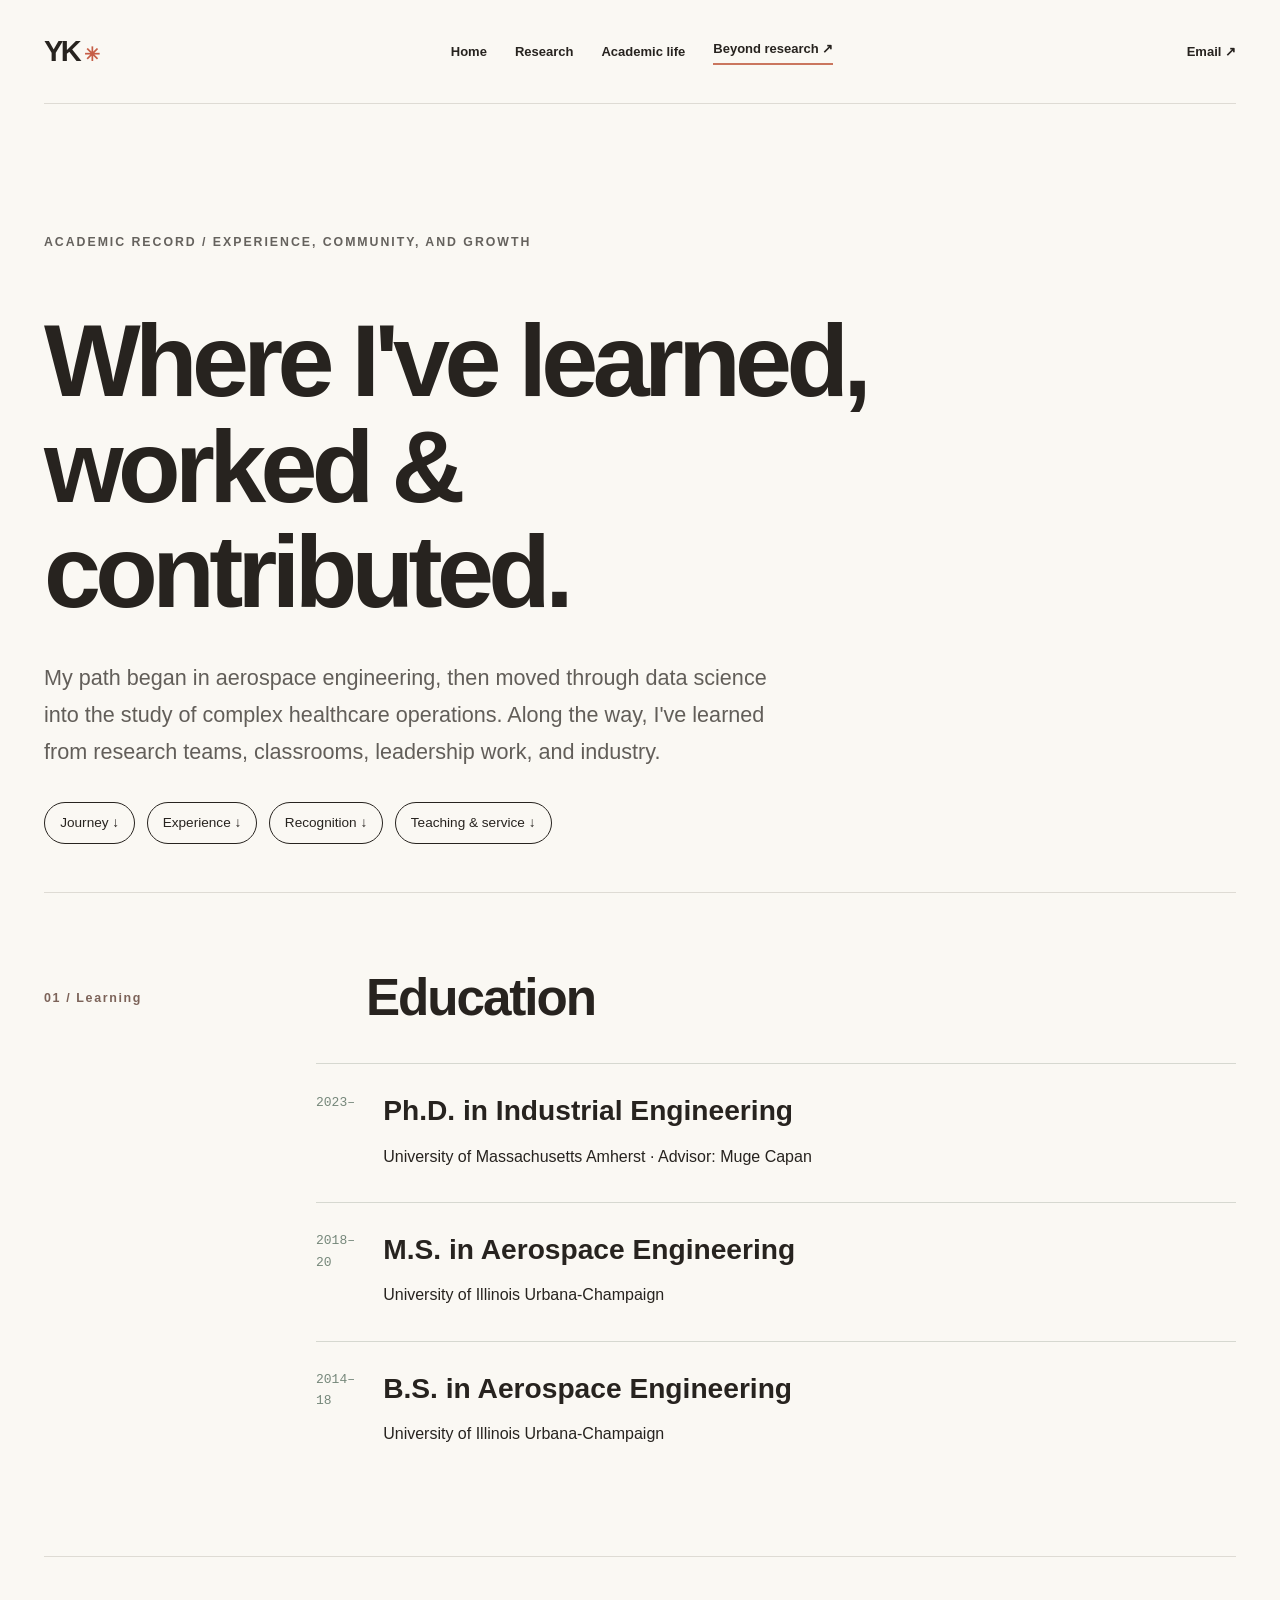
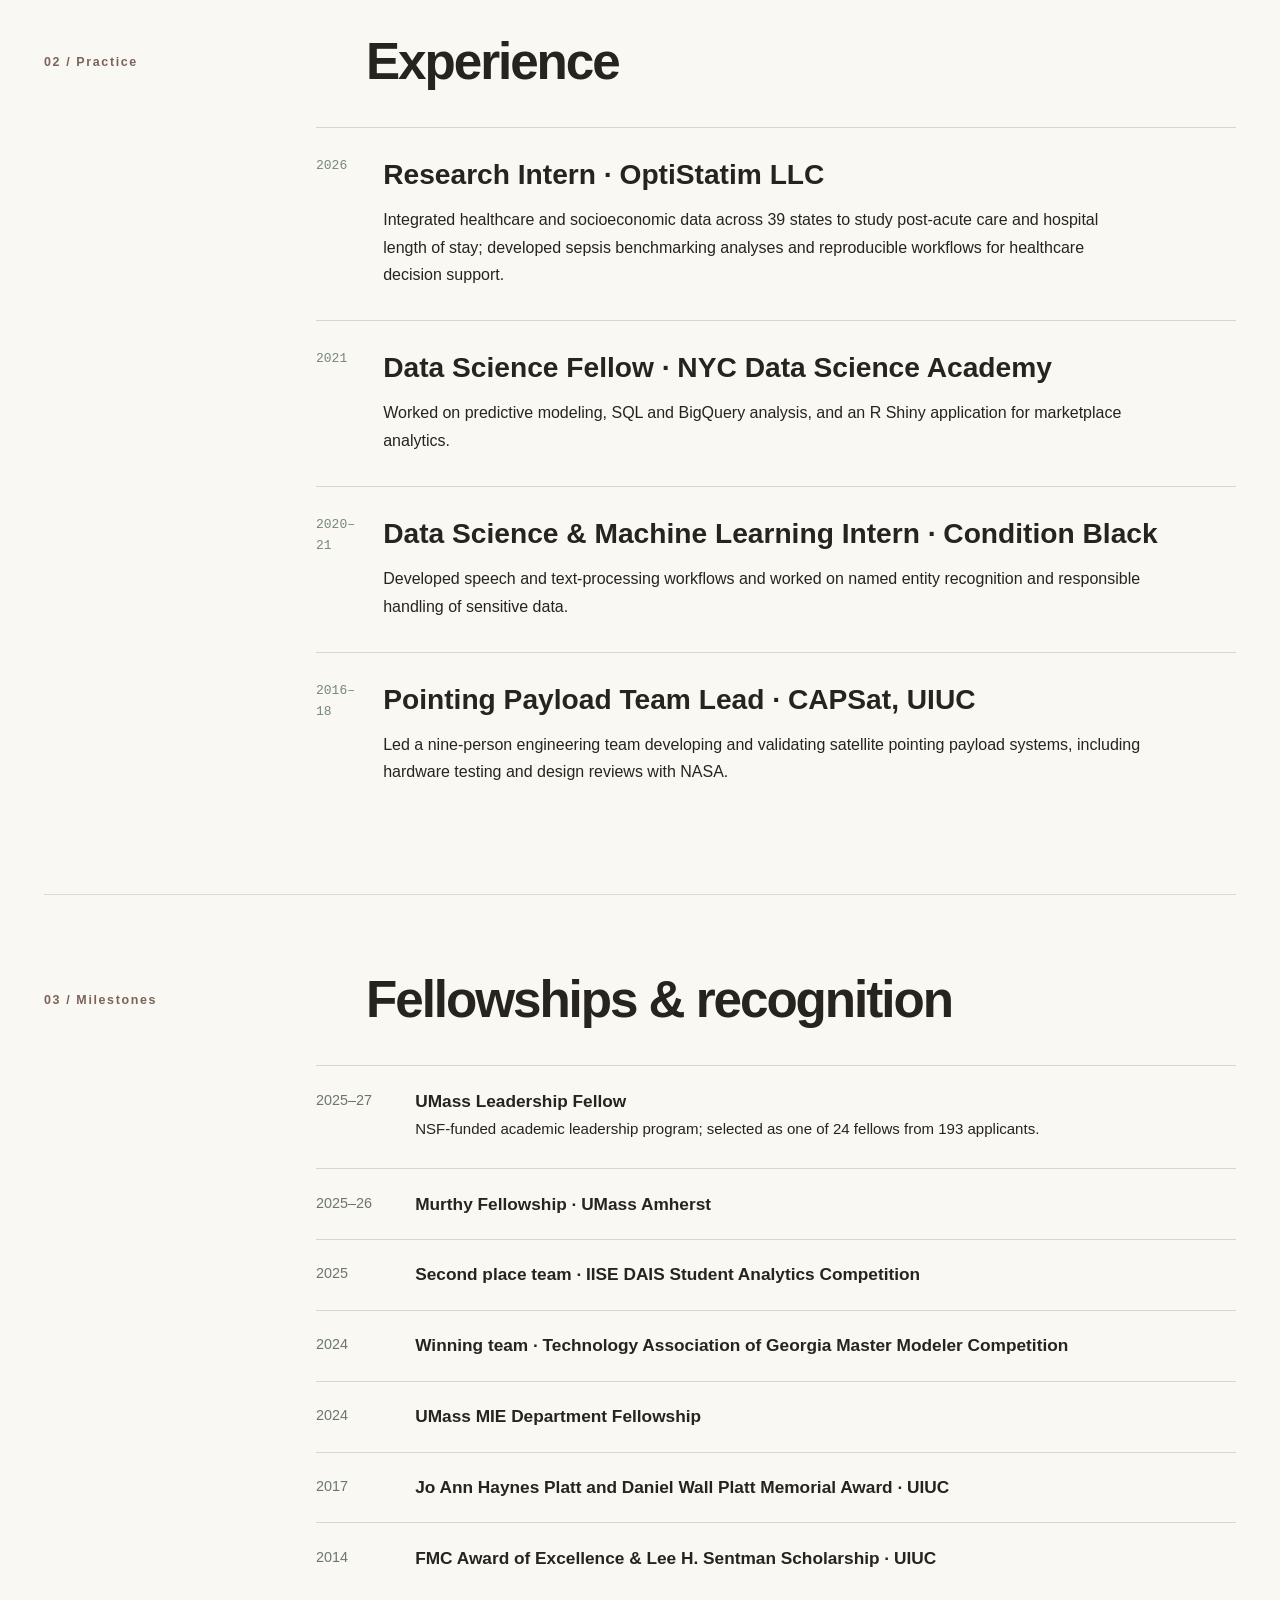
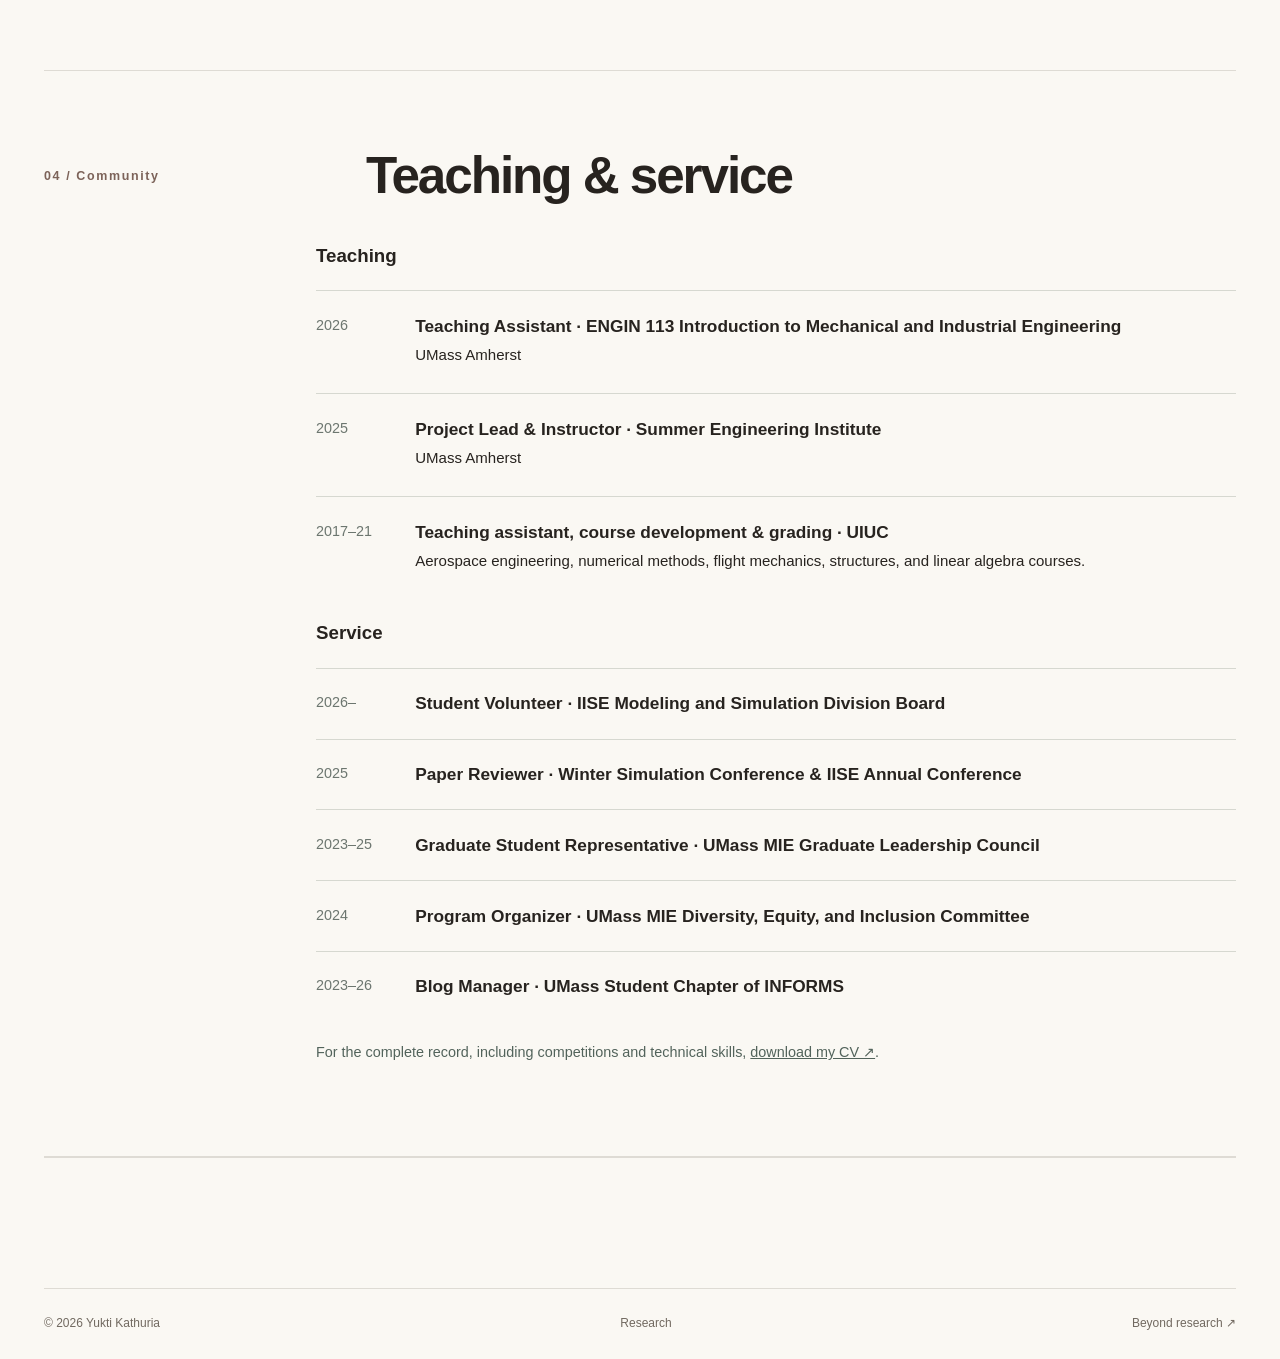
==== academic.html @ d71ef6fb "Add files via upload" ====
<!doctype html><html lang="en"><head><meta charset="utf-8"><meta name="viewport" content="width=device-width,initial-scale=1"><meta name="description" content="Academic journey, teaching, fellowships and service of Yukti Kathuria."><title>Academic life · Yukti Kathuria</title><link rel="stylesheet" href="style.css"></head><body><a class="skip" href="#main">Skip to content</a><header class="site-header shell"><a class="wordmark" href="index.html">YK<span class="dot">✳</span></a><nav aria-label="Main navigation"><a href="index.html">Home</a><a href="research.html">Research</a><a href="academic.html" aria-current="page">Academic life</a><a href="interests.html" class="nav-special">Beyond research ↗</a></nav><a class="header-mail" href="mailto:ykathuria@umass.edu">Email ↗</a></header><main id="main"><section class="inside-hero shell"><p class="inside-kicker">Academic record / experience, community, and growth</p><h1>Where I've learned, worked & contributed.</h1><p>My path began in aerospace engineering, then moved through data science into the study of complex healthcare operations. Along the way, I've learned from research teams, classrooms, leadership work, and industry.</p><div class="inside-nav"><a href="#journey">Journey ↓</a><a href="#experience">Experience ↓</a><a href="#awards">Recognition ↓</a><a href="#community">Teaching & service ↓</a></div></section><section id="journey" class="study-section shell"><div class="study-head"><p class="eyebrow">01 / Learning</p><h2>Education</h2></div><div class="study-body"><article class="theme-block"><span class="theme-index">2023–</span><div><h3>Ph.D. in Industrial Engineering</h3><p>University of Massachusetts Amherst · Advisor: Muge Capan</p></div></article><article class="theme-block"><span class="theme-index">2018–20</span><div><h3>M.S. in Aerospace Engineering</h3><p>University of Illinois Urbana-Champaign</p></div></article><article class="theme-block"><span class="theme-index">2014–18</span><div><h3>B.S. in Aerospace Engineering</h3><p>University of Illinois Urbana-Champaign</p></div></article></div></section><section id="experience" class="study-section shell"><div class="study-head"><p class="eyebrow">02 / Practice</p><h2>Experience</h2></div><div class="study-body"><article class="theme-block"><span class="theme-index">2026</span><div><h3>Research Intern · OptiStatim LLC</h3><p>Integrated healthcare and socioeconomic data across 39 states to study post-acute care and hospital length of stay; developed sepsis benchmarking analyses and reproducible workflows for healthcare decision support.</p></div></article><article class="theme-block"><span class="theme-index">2021</span><div><h3>Data Science Fellow · NYC Data Science Academy</h3><p>Worked on predictive modeling, SQL and BigQuery analysis, and an R Shiny application for marketplace analytics.</p></div></article><article class="theme-block"><span class="theme-index">2020–21</span><div><h3>Data Science & Machine Learning Intern · Condition Black</h3><p>Developed speech and text-processing workflows and worked on named entity recognition and responsible handling of sensitive data.</p></div></article><article class="theme-block"><span class="theme-index">2016–18</span><div><h3>Pointing Payload Team Lead · CAPSat, UIUC</h3><p>Led a nine-person engineering team developing and validating satellite pointing payload systems, including hardware testing and design reviews with NASA.</p></div></article></div></section><section id="awards" class="study-section shell"><div class="study-head"><p class="eyebrow">03 / Milestones</p><h2>Fellowships & recognition</h2></div><div class="study-body"><ol class="paper-list"><li><span class="paper-year">2025–27</span><div><strong>UMass Leadership Fellow</strong><p>NSF-funded academic leadership program; selected as one of 24 fellows from 193 applicants.</p></div></li><li><span class="paper-year">2025–26</span><div><strong>Murthy Fellowship · UMass Amherst</strong></div></li><li><span class="paper-year">2025</span><div><strong>Second place team · IISE DAIS Student Analytics Competition</strong></div></li><li><span class="paper-year">2024</span><div><strong>Winning team · Technology Association of Georgia Master Modeler Competition</strong></div></li><li><span class="paper-year">2024</span><div><strong>UMass MIE Department Fellowship</strong></div></li><li><span class="paper-year">2017</span><div><strong>Jo Ann Haynes Platt and Daniel Wall Platt Memorial Award · UIUC</strong></div></li><li><span class="paper-year">2014</span><div><strong>FMC Award of Excellence & Lee H. Sentman Scholarship · UIUC</strong></div></li></ol></div></section><section id="community" class="study-section shell"><div class="study-head"><p class="eyebrow">04 / Community</p><h2>Teaching & service</h2></div><div class="study-body"><h3>Teaching</h3><ol class="paper-list"><li><span class="paper-year">2026</span><div><strong>Teaching Assistant · ENGIN 113 Introduction to Mechanical and Industrial Engineering</strong><p>UMass Amherst</p></div></li><li><span class="paper-year">2025</span><div><strong>Project Lead & Instructor · Summer Engineering Institute</strong><p>UMass Amherst</p></div></li><li><span class="paper-year">2017–21</span><div><strong>Teaching assistant, course development & grading · UIUC</strong><p>Aerospace engineering, numerical methods, flight mechanics, structures, and linear algebra courses.</p></div></li></ol><h3>Service</h3><ol class="paper-list"><li><span class="paper-year">2026–</span><div><strong>Student Volunteer · IISE Modeling and Simulation Division Board</strong></div></li><li><span class="paper-year">2025</span><div><strong>Paper Reviewer · Winter Simulation Conference & IISE Annual Conference</strong></div></li><li><span class="paper-year">2023–25</span><div><strong>Graduate Student Representative · UMass MIE Graduate Leadership Council</strong></div></li><li><span class="paper-year">2024</span><div><strong>Program Organizer · UMass MIE Diversity, Equity, and Inclusion Committee</strong></div></li><li><span class="paper-year">2023–26</span><div><strong>Blog Manager · UMass Student Chapter of INFORMS</strong></div></li></ol><p class="academic-note">For the complete record, including competitions and technical skills, <a href="source/yukti_cv_columbia.pdf">download my CV ↗</a>.</p></div></section></main><footer class="site-footer shell"><div class="footer-bottom"><span>© 2026 Yukti Kathuria</span><a href="research.html">Research</a><a href="interests.html">Beyond research ↗</a></div></footer></body></html>
---- style.css ----
:root{--ink:#27231f;--muted:#625e59;--paper:#faf8f3;--line:#dedbd4;--coral:#f6aa98;--lilac:#ddd2ed;--butter:#f4e4ad;--mint:#d7e8de;--peach:#f6d9c9}*{box-sizing:border-box}html{scroll-behavior:smooth}body{margin:0;color:var(--ink);background:var(--paper);font-family:Arial,Helvetica,sans-serif;line-height:1.65;-webkit-font-smoothing:antialiased}a{color:inherit}a:hover{color:#ae503b}img{max-width:100%;display:block}.shell{width:min(1200px,calc(100% - 88px));margin-inline:auto}.skip{position:absolute;top:-60px;left:12px;background:white;padding:10px;z-index:100}.skip:focus{top:8px}.site-header{min-height:104px;display:flex;align-items:center;justify-content:space-between;gap:22px;border-bottom:1px solid var(--line)}.wordmark{font-size:29px;letter-spacing:-.09em;font-weight:900;text-decoration:none;line-height:1}.dot{font-size:19px;color:#c65e47;margin-left:5px}.site-header nav{display:flex;gap:28px;align-items:center;flex-wrap:wrap}.site-header nav a,.header-mail{font-size:13px;font-weight:700;text-decoration:none}.nav-special{border-bottom:2px solid #ca765e;padding-bottom:3px}.header-mail{white-space:nowrap}.hero{position:relative;display:grid;grid-template-columns:1.2fr .8fr;align-items:center;gap:6%;padding-top:92px;padding-bottom:82px}.eyebrow,.section-label,.section-aside,.hero-meta,.card-tag,.card-num,.pub-year,.pub-place,.group-heading span,.award>span,.footer-overline,.tile-label,.play-section-head>span,.play-strip,.editable-hint{font-family:Arial,Helvetica,sans-serif;font-size:11px;font-weight:800;letter-spacing:.13em}.eyebrow{display:flex;align-items:center;gap:12px;color:#7c6359}.little-line{height:1px;width:30px;background:#a47b6e}.hero h1,.play-hero h1{font-size:clamp(58px,7.2vw,110px);font-weight:850;line-height:1.025;letter-spacing:-.085em;margin:28px 0}.hero h1 em,.other-side h2 em,.play-section h2 em,.play-closing h2 em{font-family:Georgia,'Times New Roman',serif;font-weight:400;letter-spacing:-.07em}.highlight{position:relative;z-index:0}.highlight:after{content:"";position:absolute;height:22%;background:#f4baa6;left:-2%;right:-4%;bottom:9%;transform:rotate(-2deg);z-index:-1}.hero-lede{max-width:555px;font-size:18px;color:#534b45;line-height:1.85}.actions{display:flex;gap:18px;flex-wrap:wrap;margin-top:30px;align-items:center}.btn{display:inline-flex;align-items:center;gap:28px;padding:14px 20px;text-decoration:none;font-size:13px;font-weight:800;border-radius:3px}.btn-primary{background:var(--ink);color:white}.btn-dark{background:var(--ink);color:white}.btn-primary:hover,.btn-dark:hover{background:#57443a;color:white}.btn-plain{padding-left:6px}.hero-art{position:relative;min-height:520px;display:flex;align-items:center;justify-content:center}.arch-back{position:absolute;background:#d9e7dc;inset:8% 4% 3% 12%;border-radius:47% 47% 6% 6%;transform:rotate(5deg)}.portrait-wrap{position:relative;z-index:1;width:76%;max-height:485px;overflow:hidden;border-radius:47% 47% 8% 8%;transform:rotate(-3deg);box-shadow:15px 17px 0 #eed1bc}.portrait-wrap img{width:100%;height:465px;object-fit:cover;object-position:center top}.floating-note{position:absolute;z-index:2;bottom:8px;left:-10px;background:#fffaf2;border:1px solid #e1d8cc;box-shadow:6px 8px 0 #e1cab8;padding:16px 48px 16px 18px;font-size:12px;line-height:1.5;transform:rotate(-5deg)}.floating-note strong{display:block}.floating-note span{position:absolute;right:12px;top:9px;font-size:27px;color:#e68c74}.orbit-mark{position:absolute;right:-8px;top:5%;font-size:75px;color:#d98065}.hero-meta{grid-column:1/-1;display:flex;justify-content:space-between;border-top:1px solid var(--line);padding-top:19px;color:#85786d}.marquee-band{background:#282723;color:#fff;padding:21px 0}.band-inner{display:flex;align-items:center;justify-content:space-between;gap:16px;flex-wrap:wrap;font-size:11px;font-weight:800;letter-spacing:.09em}.band-inner b{color:#f3b399;font-size:23px}.section{padding-top:106px;padding-bottom:106px;scroll-margin-top:50px}.intro-grid{display:grid;grid-template-columns:1fr 2fr;gap:12%}.section-label{color:#a35c49}.intro-grid h2,.section-top h2,.other-side h2,.play-section h2,.play-closing h2,.site-footer h2{font-size:clamp(35px,4.8vw,69px);line-height:1.12;letter-spacing:-.065em;font-weight:800;margin:10px 0 30px}.intro-grid p{font-size:17px;color:#534e49;max-width:720px}.intro-grid a{text-decoration-color:#bf856e;text-underline-offset:4px}.accent-underline{text-decoration:underline;text-decoration-color:#efb09b;text-decoration-thickness:8px;text-underline-offset:5px}.section-top{display:flex;align-items:end;justify-content:space-between;gap:30px;margin-bottom:36px}.section-top h2{margin-bottom:0}.section-aside{font-weight:500;letter-spacing:0;font-size:14px;color:#71675f;line-height:1.6}.punct{color:#c87058}.research-grid{display:grid;grid-template-columns:repeat(3,1fr);gap:16px}.research-card{padding:30px;min-height:375px;display:flex;flex-direction:column;position:relative;transition:transform .2s}.research-card:hover{transform:translateY(-6px)}.card-coral{background:var(--coral)}.card-lilac{background:var(--lilac)}.card-yellow{background:var(--butter)}.card-num{align-self:end}.card-symbol{font-size:88px;line-height:1.1;margin:10px 0 26px}.research-card h3{font-size:27px;line-height:1.15;letter-spacing:-.05em;margin:0 0 12px}.research-card p{font-size:14px;line-height:1.65;margin:0 0 24px}.card-tag{margin-top:auto;font-size:10px}.publications-section{background:#f0eee8}.pub-group{margin-top:50px}.group-heading{display:flex;align-items:center;gap:12px;font-size:20px;letter-spacing:-.035em;margin:0;padding-bottom:17px;border-bottom:2px solid #312c29}.group-heading span{color:#a35c49}.pub-row{padding:26px 0;border-bottom:1px solid #d1ccc3;display:grid;grid-template-columns:100px 1fr;gap:35px}.pub-year{padding-top:8px;color:#8b786d}.pub-row h4{font-size:19px;font-weight:750;line-height:1.35;margin:0 0 10px;max-width:870px;letter-spacing:-.02em}.pub-row h4 a{text-decoration:none;border-bottom:1px solid #ba8976}.pub-row p{font-size:13px;color:#66615a;line-height:1.6;margin:0 0 10px}.pub-place{color:#96624f;font-size:10px}.recognition-grid{display:grid;grid-template-columns:1fr 1fr;gap:70px}.recognition-column h3{font-size:21px;margin:0 0 20px;padding-bottom:14px;border-bottom:2px solid #2b2624}.award{padding:16px 0;border-bottom:1px solid var(--line)}.award>span{display:block;color:#a06049;margin-bottom:7px}.award strong{display:block;font-size:16px;line-height:1.4}.award p{font-size:13px;color:#6e675e;line-height:1.6;margin:5px 0 0}.other-side{background:#e4dbee;min-height:400px;padding:65px 7%;display:flex;align-items:center;justify-content:space-between;gap:10%;margin-bottom:95px;overflow:hidden}.other-side h2{margin:10px 0 20px}.other-side p:not(.section-label){max-width:460px;font-size:15px;margin-bottom:24px}.hobby-sparks{position:relative;min-width:260px;height:230px}.hobby-sparks span{position:absolute;font-size:85px;transform:rotate(-15deg)}.hobby-sparks span:nth-child(1){left:0;top:4px;color:#c15f5b}.hobby-sparks span:nth-child(2){right:15px;top:-30px;color:#ed937f}.hobby-sparks span:nth-child(3){bottom:-30px;left:40px;color:#8876b2}.hobby-sparks span:nth-child(4){bottom:35px;right:0;color:#f2a96e}.site-footer{border-top:1px solid var(--line);padding-top:45px}.site-footer h2{margin:8px 0}.footer-overline{color:#a35c49}.footer-email{font-size:21px}.footer-bottom{display:flex;align-items:center;justify-content:space-between;gap:20px;margin-top:85px;padding:25px 0;border-top:1px solid var(--line);font-size:12px;color:#716960}.footer-bottom a{text-decoration:none}
/* Independent personal scrapbook design */
.play-page{background:#fcf7f1}.play-hero{min-height:530px;position:relative;padding-top:100px;padding-bottom:100px}.play-hero h1{font-size:clamp(70px,10vw,150px);line-height:.95;margin:24px 0}.scribble{font-family:Georgia,'Times New Roman',serif;font-weight:400;font-style:italic;color:#c7676a}.play-hero>p:not(.eyebrow){max-width:570px;font-size:18px;line-height:1.8}.sticker{position:absolute;border-radius:50%;display:flex;align-items:center;justify-content:center}.sticker-one{background:#eddc91;width:156px;height:156px;right:12%;top:13%;font-size:78px;color:#be7079;transform:rotate(16deg)}.sticker-one small{position:absolute;font-size:12px;bottom:24px;color:#40382d;letter-spacing:.1em}.sticker-two{background:#c8dfd2;width:115px;height:115px;right:4%;bottom:15%;font-size:80px;transform:rotate(-12deg);color:#bb686c}.play-strip{border-top:1px solid #bdb4aa;border-bottom:1px solid #bdb4aa;display:flex;justify-content:space-between;gap:20px;padding:17px 0}.play-section{padding:95px 0}.play-section-head{max-width:640px;margin-bottom:34px}.play-section-head>span{color:#b16363}.play-section h2{margin:15px 0}.play-section h2 em{color:#ba747c}.play-section-head p{font-size:16px;color:#6c625a}.hobby-grid{display:grid;grid-template-columns:repeat(3,1fr);gap:18px}.hobby-tile{padding:28px;min-height:335px;display:flex;flex-direction:column;align-items:start;border-radius:2px}.pink{background:#efd0d2}.lavender{background:#ddd4ef}.butter{background:#f3e5b2}.seafoam{background:#d4e7dc}.peach{background:#f4d9ca}.tile-emoji{font-size:45px;margin-bottom:29px}.tile-label{font-size:10px;color:#75645d}.hobby-tile h3,.wide-hobby h3{font-size:32px;letter-spacing:-.06em;line-height:1.1;margin:8px 0}.hobby-tile p,.wide-hobby p{font-size:14px;line-height:1.65;margin:5px 0 20px}.editable-hint{margin-top:auto;border-top:1px dashed #8c857d;padding-top:12px;letter-spacing:0;font-size:11px;font-weight:500;color:#6e655f}.two-hobbies{display:grid;grid-template-columns:1fr 1fr;gap:18px}.wide-hobby{display:flex;gap:30px;min-height:255px;padding:30px}.large-icon{font-size:64px;line-height:1.2}.make-grid{grid-template-columns:repeat(4,1fr)}.make-grid .hobby-tile{min-height:295px}.make-grid .hobby-tile h3{font-size:27px}.play-closing{background:#e8e0ee;text-align:center;position:relative;padding:85px 25px;margin-top:30px;margin-bottom:60px}.play-closing h2{margin:15px 0}.play-closing h2 em{color:#ab6478}.play-closing p{max-width:510px;margin:0 auto 25px}.closing-star{font-size:48px;color:#af6c84}.play-footer .footer-bottom{margin-top:0;border-top:0}
@media(max-width:920px){.shell{width:min(100% - 44px,1200px)}.site-header{flex-wrap:wrap;padding:18px 0;gap:12px}.site-header nav{order:3;width:100%;gap:18px}.hero{grid-template-columns:1fr 1fr;gap:2%;padding-top:60px}.hero h1{font-size:clamp(53px,7vw,75px)}.hero-art{min-height:390px}.portrait-wrap img{height:345px}.research-card{padding:23px}.research-card h3{font-size:22px}.recognition-grid{gap:35px}.make-grid{grid-template-columns:1fr 1fr}.sticker-one{right:5%}}
@media(max-width:690px){.shell{width:calc(100% - 36px)}.site-header{min-height:78px}.site-header nav{gap:12px 18px}.site-header nav a,.header-mail{font-size:12px}.header-mail{margin-left:auto}.hero{display:flex;flex-direction:column;align-items:stretch;padding:48px 0 25px}.hero h1{font-size:clamp(58px,12vw,82px)}.hero-lede{font-size:16px}.hero-art{margin-top:22px;min-height:370px}.arch-back{left:18%;right:10%}.portrait-wrap{width:62%}.portrait-wrap img{height:330px}.floating-note{left:3%}.hero-meta{margin-top:36px;gap:10px;font-size:9px}.band-inner{justify-content:center;gap:8px 13px;font-size:9px}.band-inner b{font-size:16px}.section{padding-top:68px;padding-bottom:68px}.intro-grid{grid-template-columns:1fr;gap:12px}.intro-grid h2,.section-top h2,.other-side h2,.play-section h2{font-size:45px}.section-top{display:block}.section-aside{display:none}.research-grid,.hobby-grid,.two-hobbies,.recognition-grid{grid-template-columns:1fr}.research-card{min-height:280px}.card-symbol{font-size:64px;margin:3px 0 18px}.pub-row{grid-template-columns:1fr;gap:2px;padding:22px 0}.pub-year{padding:0}.pub-row h4{font-size:17px}.group-heading{font-size:17px}.other-side{padding:42px 28px;margin-bottom:60px}.hobby-sparks{display:none}.footer-bottom{flex-wrap:wrap;margin-top:55px}.play-hero{padding:75px 0;min-height:auto}.play-hero h1{font-size:clamp(63px,13vw,90px)}.play-hero>p:not(.eyebrow){font-size:16px;max-width:85%}.sticker-one{width:70px;height:70px;font-size:40px;right:0;top:7%}.sticker-one small{display:none}.sticker-two{display:none}.play-strip{font-size:9px;flex-wrap:wrap}.play-section{padding:65px 0}.wide-hobby{flex-direction:column;gap:8px}.make-grid{grid-template-columns:1fr 1fr}.make-grid .hobby-tile{padding:18px}.make-grid .hobby-tile h3{font-size:23px}.make-grid .tile-emoji{font-size:36px}.make-grid .hobby-tile p{font-size:12px}.play-closing h2{font-size:40px}}
@media(prefers-reduced-motion:reduce){html{scroll-behavior:auto}.research-card{transition:none}}

/* CV-inspired companion pages: calm, editorial, easy to scan */
.inside-hero{padding:clamp(4rem,9vw,8rem) 0 3rem;border-bottom:1px solid var(--line,#ddd)}
.inside-kicker{font-size:.77rem;letter-spacing:.16em;text-transform:uppercase;font-weight:700;opacity:.7}
.inside-hero h1{font-size:clamp(3rem,8vw,7rem);line-height:1.03;max-width:900px;letter-spacing:-.055em;margin:.55em 0 .35em}
.inside-hero>p:not(.inside-kicker){max-width:750px;font-size:clamp(1.08rem,2vw,1.35rem);line-height:1.7;color:var(--muted,#565656)}
.inside-nav{display:flex;flex-wrap:wrap;gap:.7rem;margin-top:2rem}
.inside-nav a,.tagline{border:1px solid currentColor;border-radius:100px;padding:.55rem .95rem;font-size:.85rem;text-decoration:none}
.inside-nav a:hover{background:#243e39;color:white}
.study-section{padding:4.8rem 0;border-bottom:1px solid var(--line,#ddd)}
.study-head{display:grid;grid-template-columns:minmax(120px,1fr) minmax(0,3fr);gap:2rem;margin-bottom:2.3rem}
.study-head h2{font-size:clamp(2rem,4vw,3.7rem);letter-spacing:-.04em;line-height:1.1;margin:0}
.study-head .eyebrow{margin:.5rem 0;font-size:.78rem}
.study-body{max-width:920px;margin-left:auto}
.theme-block{display:grid;grid-template-columns:3rem 1fr;gap:1.2rem;padding:1.5rem 0;border-top:1px solid #d6d8d0}
.theme-block h3{font-size:clamp(1.3rem,2.2vw,1.9rem);margin:0 0 .45rem}
.theme-block p{max-width:760px;line-height:1.7;margin:.5rem 0}
.theme-block small{font-size:.77rem;letter-spacing:.05em;text-transform:uppercase;color:#526b62}
.theme-index{font-family:monospace;color:#75877a;padding-top:.2rem}
.work-feature{padding:clamp(1.5rem,3vw,3rem);background:#e5eee8;border-radius:1rem}
.work-feature h3{font-size:clamp(1.5rem,3vw,2.5rem);line-height:1.2;max-width:800px;margin:.7rem 0}
.work-feature p{line-height:1.7;max-width:780px}
.work-feature .work-meta{font-size:.8rem;letter-spacing:.09em;text-transform:uppercase;color:#315f52}
.paper-list{list-style:none;padding:0;margin:0}
.paper-list li{display:grid;grid-template-columns:5rem 1fr;gap:1.2rem;padding:1.4rem 0;border-top:1px solid #d6d8d0}
.paper-list strong{display:block;font-size:1.08rem;line-height:1.45}
.paper-list p{margin:.3rem 0;font-size:.94rem;line-height:1.5}
.paper-year{color:#6c766f;font-size:.9rem;font-variant-numeric:tabular-nums}
.paper-list em{font-size:.86rem;color:#50635c}
.record-links{display:grid;grid-template-columns:repeat(2,minmax(0,1fr));gap:1rem}
.record-links a{display:block;background:#f0e8de;padding:1.5rem;border-radius:.8rem;text-decoration:none;color:#243e39;font-weight:700}
.record-links a:nth-child(2){background:#e8e3f0}
.record-links span{display:block;font-weight:400;margin-top:.6rem;font-size:.86rem}
.academic-note{margin-top:1.2rem;font-size:.9rem;color:#52635b}
@media(max-width:720px){.study-head{grid-template-columns:1fr;gap:.4rem}.study-body{margin:0}.paper-list li{grid-template-columns:1fr;gap:.2rem}.record-links{grid-template-columns:1fr}.inside-hero{padding-top:3rem}}

/* Personal photo journal */
.gallery-intro{margin-top:4rem;max-width:46rem}.gallery-intro h3{font-size:clamp(1.5rem,3vw,2.4rem);margin:.55rem 0}.gallery-intro p{line-height:1.7}.photo-collections{display:grid;gap:3rem;margin-top:2rem}.photo-collection{min-width:0}.photo-collection-head{display:flex;align-items:baseline;justify-content:space-between;gap:1rem;flex-wrap:wrap;border-bottom:1px solid currentColor;padding-bottom:.75rem;margin-bottom:1.25rem}.photo-collection-head h3{font-size:1.35rem;margin:0}.photo-collection-head span{font-size:.82rem;opacity:.7}.photo-gallery{display:grid;grid-template-columns:repeat(auto-fit,minmax(min(100%,240px),1fr));gap:1rem}.gallery-empty{border:1px dashed currentColor;border-radius:15px;padding:2.25rem 1rem;opacity:.65;min-height:150px;display:flex;align-items:center;justify-content:center;text-align:center}.photo-item{margin:0}.photo-item img{display:block;width:100%;height:260px;object-fit:cover;border-radius:14px}.photo-item figcaption{padding:.65rem .2rem;line-height:1.5;font-size:.9rem}.photo-help{margin:3rem 0 0;padding:1.5rem;border-radius:16px;background:rgba(255,255,255,.55);max-width:60rem}.photo-help h3{margin-top:0}.photo-help p{line-height:1.7}.photo-help code,.gallery-intro code{background:rgba(0,0,0,.06);padding:.1rem .3rem;border-radius:4px;overflow-wrap:anywhere}
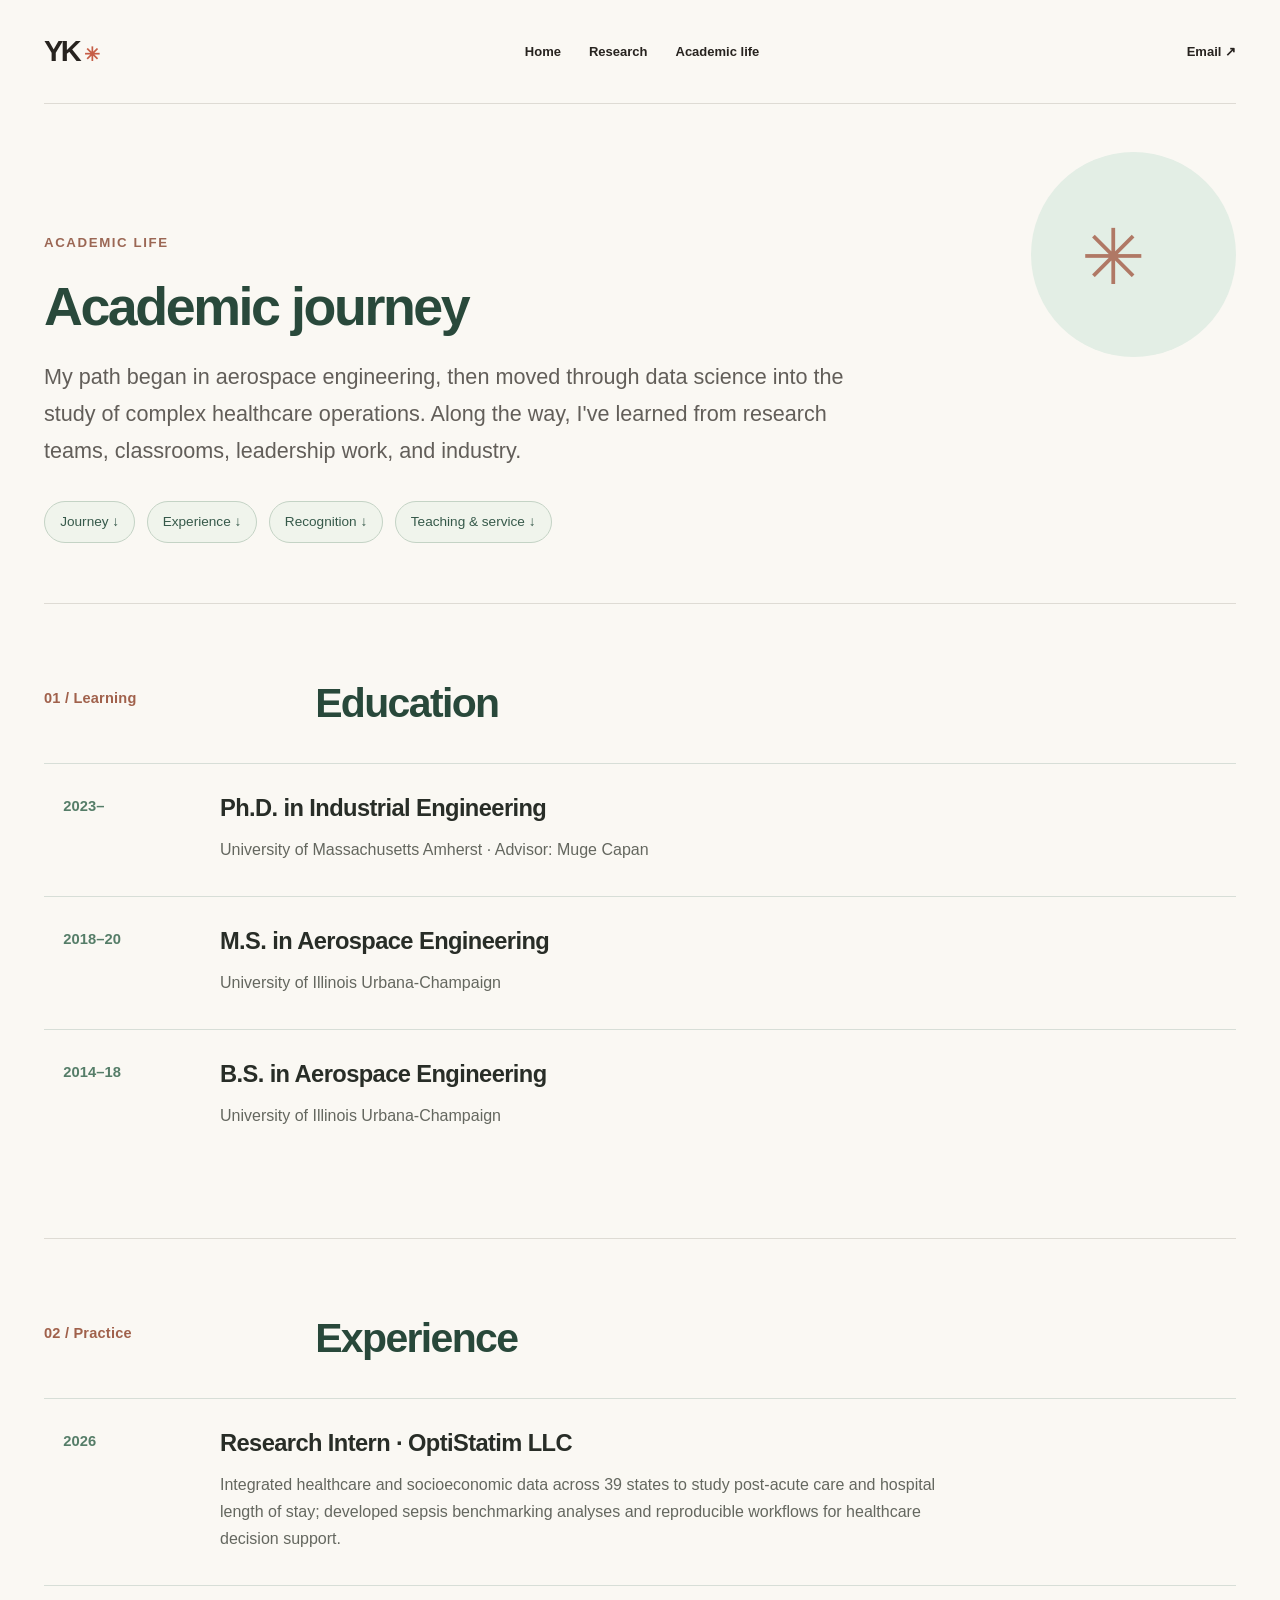
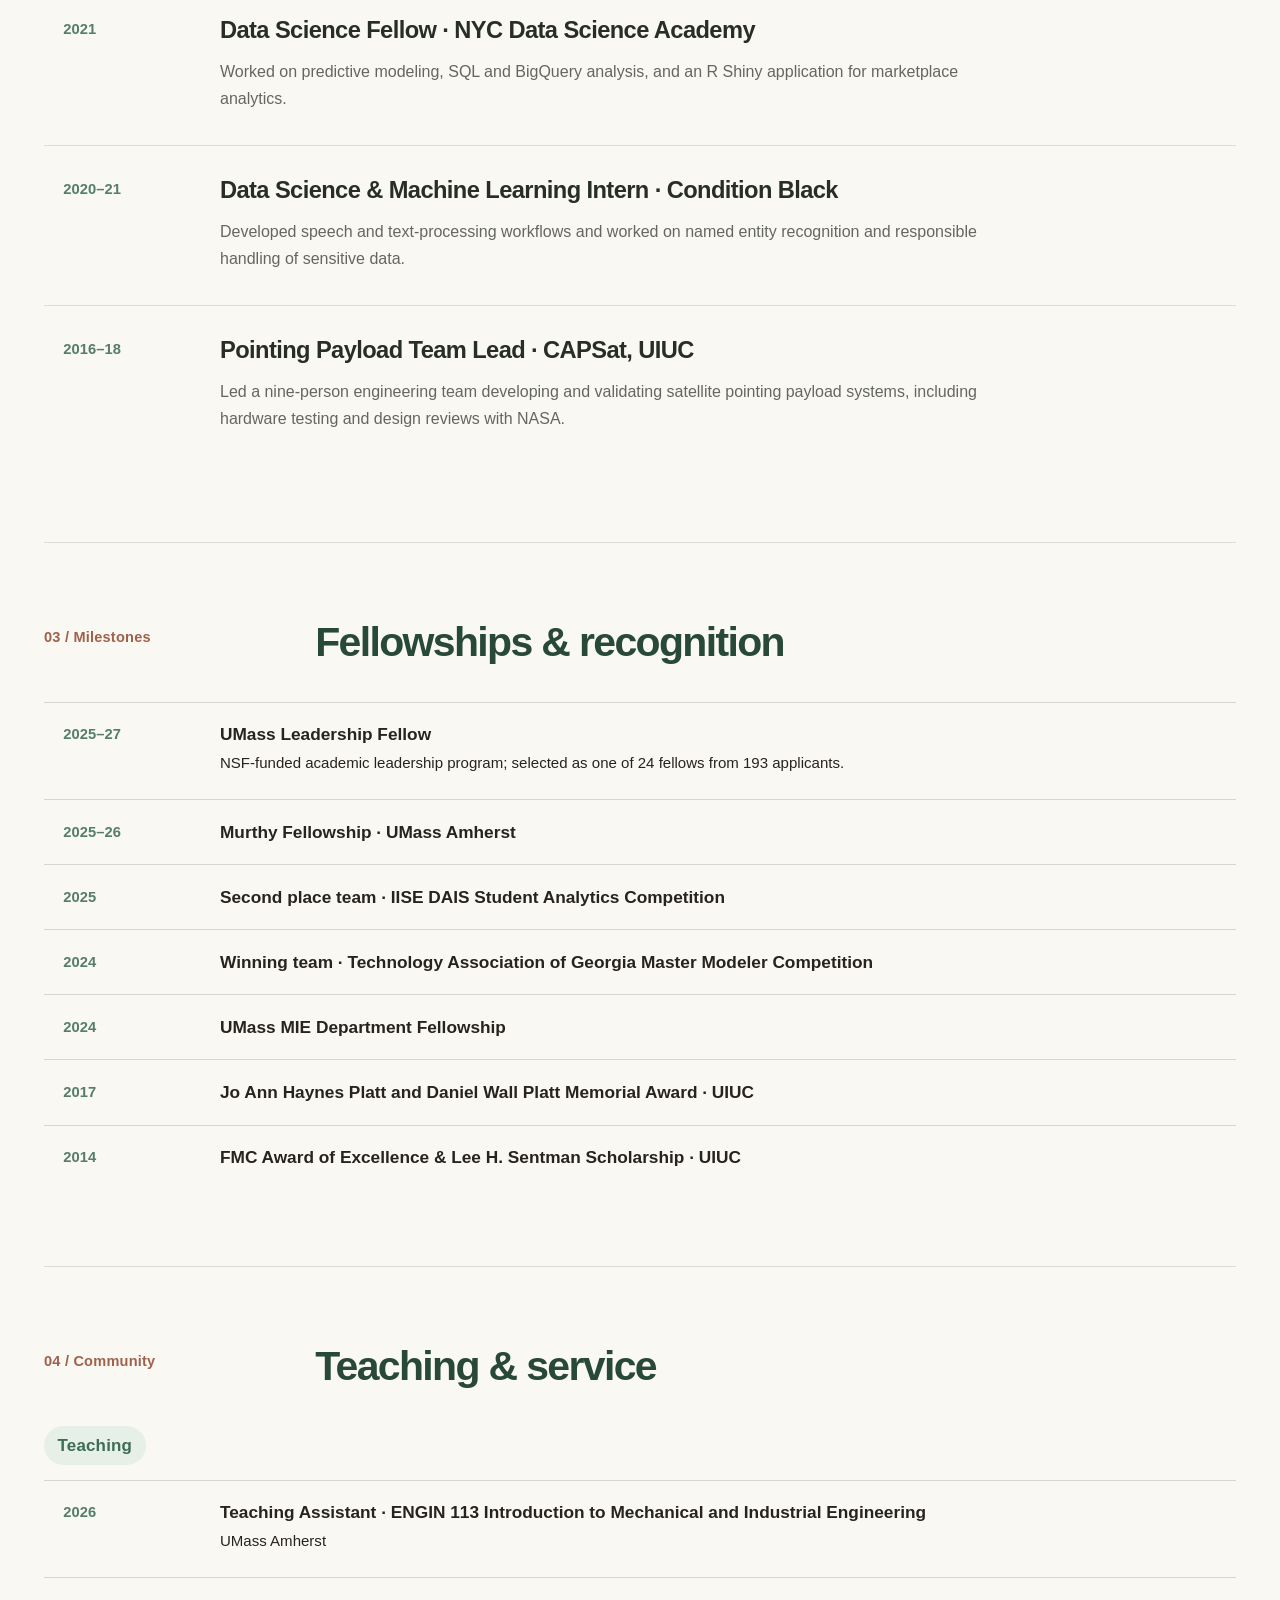
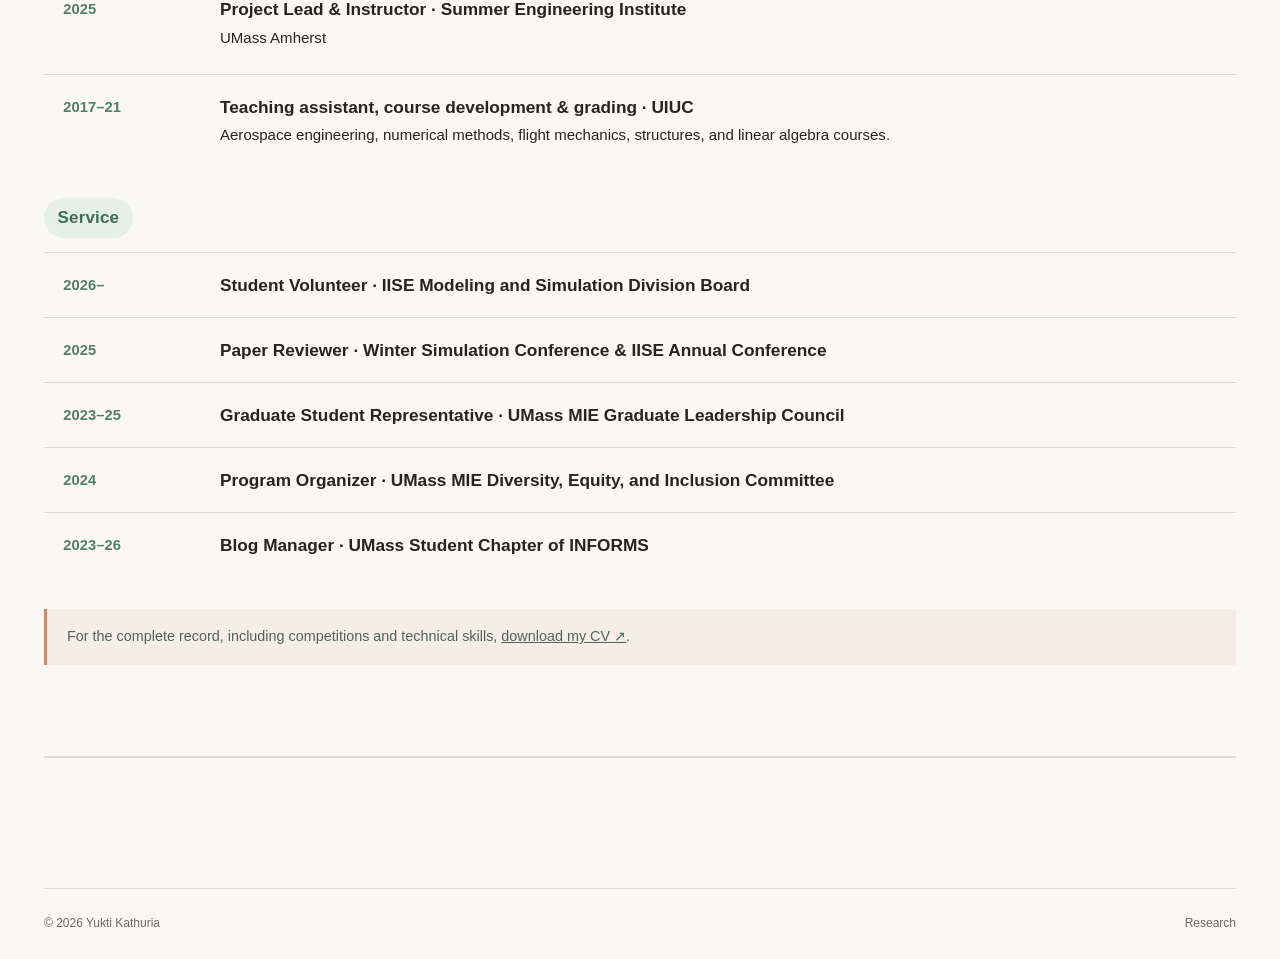
==== commit a926a0aa: "Add files via upload" ====
--- a/academic.html
+++ b/academic.html
@@ -1 +1,2 @@
-<!doctype html><html lang="en"><head><meta charset="utf-8"><meta name="viewport" content="width=device-width,initial-scale=1"><meta name="description" content="Academic journey, teaching, fellowships and service of Yukti Kathuria."><title>Academic life · Yukti Kathuria</title><link rel="stylesheet" href="style.css"></head><body><a class="skip" href="#main">Skip to content</a><header class="site-header shell"><a class="wordmark" href="index.html">YK<span class="dot">✳</span></a><nav aria-label="Main navigation"><a href="index.html">Home</a><a href="research.html">Research</a><a href="academic.html" aria-current="page">Academic life</a><a href="interests.html" class="nav-special">Beyond research ↗</a></nav><a class="header-mail" href="mailto:ykathuria@umass.edu">Email ↗</a></header><main id="main"><section class="inside-hero shell"><p class="inside-kicker">Academic record / experience, community, and growth</p><h1>Where I've learned, worked & contributed.</h1><p>My path began in aerospace engineering, then moved through data science into the study of complex healthcare operations. Along the way, I've learned from research teams, classrooms, leadership work, and industry.</p><div class="inside-nav"><a href="#journey">Journey ↓</a><a href="#experience">Experience ↓</a><a href="#awards">Recognition ↓</a><a href="#community">Teaching & service ↓</a></div></section><section id="journey" class="study-section shell"><div class="study-head"><p class="eyebrow">01 / Learning</p><h2>Education</h2></div><div class="study-body"><article class="theme-block"><span class="theme-index">2023–</span><div><h3>Ph.D. in Industrial Engineering</h3><p>University of Massachusetts Amherst · Advisor: Muge Capan</p></div></article><article class="theme-block"><span class="theme-index">2018–20</span><div><h3>M.S. in Aerospace Engineering</h3><p>University of Illinois Urbana-Champaign</p></div></article><article class="theme-block"><span class="theme-index">2014–18</span><div><h3>B.S. in Aerospace Engineering</h3><p>University of Illinois Urbana-Champaign</p></div></article></div></section><section id="experience" class="study-section shell"><div class="study-head"><p class="eyebrow">02 / Practice</p><h2>Experience</h2></div><div class="study-body"><article class="theme-block"><span class="theme-index">2026</span><div><h3>Research Intern · OptiStatim LLC</h3><p>Integrated healthcare and socioeconomic data across 39 states to study post-acute care and hospital length of stay; developed sepsis benchmarking analyses and reproducible workflows for healthcare decision support.</p></div></article><article class="theme-block"><span class="theme-index">2021</span><div><h3>Data Science Fellow · NYC Data Science Academy</h3><p>Worked on predictive modeling, SQL and BigQuery analysis, and an R Shiny application for marketplace analytics.</p></div></article><article class="theme-block"><span class="theme-index">2020–21</span><div><h3>Data Science & Machine Learning Intern · Condition Black</h3><p>Developed speech and text-processing workflows and worked on named entity recognition and responsible handling of sensitive data.</p></div></article><article class="theme-block"><span class="theme-index">2016–18</span><div><h3>Pointing Payload Team Lead · CAPSat, UIUC</h3><p>Led a nine-person engineering team developing and validating satellite pointing payload systems, including hardware testing and design reviews with NASA.</p></div></article></div></section><section id="awards" class="study-section shell"><div class="study-head"><p class="eyebrow">03 / Milestones</p><h2>Fellowships & recognition</h2></div><div class="study-body"><ol class="paper-list"><li><span class="paper-year">2025–27</span><div><strong>UMass Leadership Fellow</strong><p>NSF-funded academic leadership program; selected as one of 24 fellows from 193 applicants.</p></div></li><li><span class="paper-year">2025–26</span><div><strong>Murthy Fellowship · UMass Amherst</strong></div></li><li><span class="paper-year">2025</span><div><strong>Second place team · IISE DAIS Student Analytics Competition</strong></div></li><li><span class="paper-year">2024</span><div><strong>Winning team · Technology Association of Georgia Master Modeler Competition</strong></div></li><li><span class="paper-year">2024</span><div><strong>UMass MIE Department Fellowship</strong></div></li><li><span class="paper-year">2017</span><div><strong>Jo Ann Haynes Platt and Daniel Wall Platt Memorial Award · UIUC</strong></div></li><li><span class="paper-year">2014</span><div><strong>FMC Award of Excellence & Lee H. Sentman Scholarship · UIUC</strong></div></li></ol></div></section><section id="community" class="study-section shell"><div class="study-head"><p class="eyebrow">04 / Community</p><h2>Teaching & service</h2></div><div class="study-body"><h3>Teaching</h3><ol class="paper-list"><li><span class="paper-year">2026</span><div><strong>Teaching Assistant · ENGIN 113 Introduction to Mechanical and Industrial Engineering</strong><p>UMass Amherst</p></div></li><li><span class="paper-year">2025</span><div><strong>Project Lead & Instructor · Summer Engineering Institute</strong><p>UMass Amherst</p></div></li><li><span class="paper-year">2017–21</span><div><strong>Teaching assistant, course development & grading · UIUC</strong><p>Aerospace engineering, numerical methods, flight mechanics, structures, and linear algebra courses.</p></div></li></ol><h3>Service</h3><ol class="paper-list"><li><span class="paper-year">2026–</span><div><strong>Student Volunteer · IISE Modeling and Simulation Division Board</strong></div></li><li><span class="paper-year">2025</span><div><strong>Paper Reviewer · Winter Simulation Conference & IISE Annual Conference</strong></div></li><li><span class="paper-year">2023–25</span><div><strong>Graduate Student Representative · UMass MIE Graduate Leadership Council</strong></div></li><li><span class="paper-year">2024</span><div><strong>Program Organizer · UMass MIE Diversity, Equity, and Inclusion Committee</strong></div></li><li><span class="paper-year">2023–26</span><div><strong>Blog Manager · UMass Student Chapter of INFORMS</strong></div></li></ol><p class="academic-note">For the complete record, including competitions and technical skills, <a href="source/yukti_cv_columbia.pdf">download my CV ↗</a>.</p></div></section></main><footer class="site-footer shell"><div class="footer-bottom"><span>© 2026 Yukti Kathuria</span><a href="research.html">Research</a><a href="interests.html">Beyond research ↗</a></div></footer></body></html>
+<!DOCTYPE html>
+<html lang="en"><head><meta charset="utf-8"/><meta content="width=device-width,initial-scale=1" name="viewport"/><meta content="Academic journey, teaching, fellowships and service of Yukti Kathuria." name="description"/><title>Academic life · Yukti Kathuria</title><link href="style.css" rel="stylesheet"/></head><body><a class="skip" href="#main">Skip to content</a><header class="site-header shell"><a class="wordmark" href="index.html">YK<span class="dot">✳</span></a><nav aria-label="Main navigation"><a href="index.html">Home</a><a href="research.html">Research</a><a aria-current="page" href="academic.html">Academic life</a></nav><a class="header-mail" href="mailto:ykathuria@umass.edu">Email ↗</a></header><main id="main"><section class="inside-hero academic-hero shell"><p class="inside-kicker">Academic life</p><h1>Academic journey</h1><p>My path began in aerospace engineering, then moved through data science into the study of complex healthcare operations. Along the way, I've learned from research teams, classrooms, leadership work, and industry.</p><div class="inside-nav"><a href="#journey">Journey ↓</a><a href="#experience">Experience ↓</a><a href="#awards">Recognition ↓</a><a href="#community">Teaching &amp; service ↓</a></div></section><section class="study-section shell" id="journey"><div class="study-head"><p class="eyebrow">01 / Learning</p><h2>Education</h2></div><div class="study-body"><article class="theme-block"><span class="theme-index">2023–</span><div><h3>Ph.D. in Industrial Engineering</h3><p>University of Massachusetts Amherst · Advisor: Muge Capan</p></div></article><article class="theme-block"><span class="theme-index">2018–20</span><div><h3>M.S. in Aerospace Engineering</h3><p>University of Illinois Urbana-Champaign</p></div></article><article class="theme-block"><span class="theme-index">2014–18</span><div><h3>B.S. in Aerospace Engineering</h3><p>University of Illinois Urbana-Champaign</p></div></article></div></section><section class="study-section shell" id="experience"><div class="study-head"><p class="eyebrow">02 / Practice</p><h2>Experience</h2></div><div class="study-body"><article class="theme-block"><span class="theme-index">2026</span><div><h3>Research Intern · OptiStatim LLC</h3><p>Integrated healthcare and socioeconomic data across 39 states to study post-acute care and hospital length of stay; developed sepsis benchmarking analyses and reproducible workflows for healthcare decision support.</p></div></article><article class="theme-block"><span class="theme-index">2021</span><div><h3>Data Science Fellow · NYC Data Science Academy</h3><p>Worked on predictive modeling, SQL and BigQuery analysis, and an R Shiny application for marketplace analytics.</p></div></article><article class="theme-block"><span class="theme-index">2020–21</span><div><h3>Data Science &amp; Machine Learning Intern · Condition Black</h3><p>Developed speech and text-processing workflows and worked on named entity recognition and responsible handling of sensitive data.</p></div></article><article class="theme-block"><span class="theme-index">2016–18</span><div><h3>Pointing Payload Team Lead · CAPSat, UIUC</h3><p>Led a nine-person engineering team developing and validating satellite pointing payload systems, including hardware testing and design reviews with NASA.</p></div></article></div></section><section class="study-section shell" id="awards"><div class="study-head"><p class="eyebrow">03 / Milestones</p><h2>Fellowships &amp; recognition</h2></div><div class="study-body"><ol class="paper-list"><li><span class="paper-year">2025–27</span><div><strong>UMass Leadership Fellow</strong><p>NSF-funded academic leadership program; selected as one of 24 fellows from 193 applicants.</p></div></li><li><span class="paper-year">2025–26</span><div><strong>Murthy Fellowship · UMass Amherst</strong></div></li><li><span class="paper-year">2025</span><div><strong>Second place team · IISE DAIS Student Analytics Competition</strong></div></li><li><span class="paper-year">2024</span><div><strong>Winning team · Technology Association of Georgia Master Modeler Competition</strong></div></li><li><span class="paper-year">2024</span><div><strong>UMass MIE Department Fellowship</strong></div></li><li><span class="paper-year">2017</span><div><strong>Jo Ann Haynes Platt and Daniel Wall Platt Memorial Award · UIUC</strong></div></li><li><span class="paper-year">2014</span><div><strong>FMC Award of Excellence &amp; Lee H. Sentman Scholarship · UIUC</strong></div></li></ol></div></section><section class="study-section shell" id="community"><div class="study-head"><p class="eyebrow">04 / Community</p><h2>Teaching &amp; service</h2></div><div class="study-body"><h3>Teaching</h3><ol class="paper-list"><li><span class="paper-year">2026</span><div><strong>Teaching Assistant · ENGIN 113 Introduction to Mechanical and Industrial Engineering</strong><p>UMass Amherst</p></div></li><li><span class="paper-year">2025</span><div><strong>Project Lead &amp; Instructor · Summer Engineering Institute</strong><p>UMass Amherst</p></div></li><li><span class="paper-year">2017–21</span><div><strong>Teaching assistant, course development &amp; grading · UIUC</strong><p>Aerospace engineering, numerical methods, flight mechanics, structures, and linear algebra courses.</p></div></li></ol><h3>Service</h3><ol class="paper-list"><li><span class="paper-year">2026–</span><div><strong>Student Volunteer · IISE Modeling and Simulation Division Board</strong></div></li><li><span class="paper-year">2025</span><div><strong>Paper Reviewer · Winter Simulation Conference &amp; IISE Annual Conference</strong></div></li><li><span class="paper-year">2023–25</span><div><strong>Graduate Student Representative · UMass MIE Graduate Leadership Council</strong></div></li><li><span class="paper-year">2024</span><div><strong>Program Organizer · UMass MIE Diversity, Equity, and Inclusion Committee</strong></div></li><li><span class="paper-year">2023–26</span><div><strong>Blog Manager · UMass Student Chapter of INFORMS</strong></div></li></ol><p class="academic-note">For the complete record, including competitions and technical skills, <a href="source/yukti_cv_columbia.pdf">download my CV ↗</a>.</p></div></section></main><footer class="site-footer shell"><div class="footer-bottom"><span>© 2026 Yukti Kathuria</span><a href="research.html">Research</a></div></footer></body></html>
--- a/style.css
+++ b/style.css
@@ -42,3 +42,185 @@
 
 /* Personal photo journal */
 .gallery-intro{margin-top:4rem;max-width:46rem}.gallery-intro h3{font-size:clamp(1.5rem,3vw,2.4rem);margin:.55rem 0}.gallery-intro p{line-height:1.7}.photo-collections{display:grid;gap:3rem;margin-top:2rem}.photo-collection{min-width:0}.photo-collection-head{display:flex;align-items:baseline;justify-content:space-between;gap:1rem;flex-wrap:wrap;border-bottom:1px solid currentColor;padding-bottom:.75rem;margin-bottom:1.25rem}.photo-collection-head h3{font-size:1.35rem;margin:0}.photo-collection-head span{font-size:.82rem;opacity:.7}.photo-gallery{display:grid;grid-template-columns:repeat(auto-fit,minmax(min(100%,240px),1fr));gap:1rem}.gallery-empty{border:1px dashed currentColor;border-radius:15px;padding:2.25rem 1rem;opacity:.65;min-height:150px;display:flex;align-items:center;justify-content:center;text-align:center}.photo-item{margin:0}.photo-item img{display:block;width:100%;height:260px;object-fit:cover;border-radius:14px}.photo-item figcaption{padding:.65rem .2rem;line-height:1.5;font-size:.9rem}.photo-help{margin:3rem 0 0;padding:1.5rem;border-radius:16px;background:rgba(255,255,255,.55);max-width:60rem}.photo-help h3{margin-top:0}.photo-help p{line-height:1.7}.photo-help code,.gallery-intro code{background:rgba(0,0,0,.06);padding:.1rem .3rem;border-radius:4px;overflow-wrap:anywhere}
+
+/* Curiosity and future directions: clearly separated from completed research */
+.future-section{border-top:1px solid var(--line)}
+.future-heading{display:grid;grid-template-columns:1.2fr .8fr;gap:clamp(1rem,5vw,5rem);align-items:end;margin-bottom:2.25rem}
+.future-heading h2{font-size:clamp(2.4rem,5.6vw,5.2rem);line-height:1.06;letter-spacing:-.055em;margin:.7rem 0 0}
+.future-heading h2 em{font-family:Georgia,'Times New Roman',serif;font-weight:400;color:#9e624e}
+.future-heading>p{max-width:29rem;line-height:1.85;color:var(--muted);margin:0 0 .35rem}
+.future-columns,.future-mini-grid{display:grid;grid-template-columns:repeat(2,minmax(0,1fr));gap:1.2rem}
+.future-column{background:#e4ebe6;padding:clamp(1.3rem,3vw,2.6rem);border-radius:1rem}
+.future-column-alt{background:#efe3dd}
+.future-marker{font-size:.69rem;font-weight:700;letter-spacing:.12em;color:#527266}
+.future-column-alt .future-marker{color:#935d4b}
+.future-column h3{font-size:clamp(1.35rem,2.5vw,2.05rem);line-height:1.2;letter-spacing:-.03em;max-width:25rem;margin:1.5rem 0}
+.future-column ul{padding-left:1.1rem;margin:0}.future-column li{padding:.35rem 0;line-height:1.5}
+.future-outro{margin:1.8rem 0 0;color:var(--muted)}.future-outro a{font-weight:700}
+.future-research-intro{font-size:1.1rem;line-height:1.8;max-width:48rem;margin-top:0;margin-bottom:1.6rem}
+.future-mini-grid article{border:1px solid #d3d8d1;border-radius:.8rem;padding:1.6rem}
+.future-mini-grid h3{font-size:1.4rem;line-height:1.3;margin:1rem 0}
+.future-mini-grid p{line-height:1.75;margin-bottom:0}
+@media(max-width:720px){.future-heading,.future-columns,.future-mini-grid{grid-template-columns:1fr}.future-heading{gap:1rem}}
+
+/* October 2026: restrained personal introduction, aligned portrait and future focus */
+.hero{grid-template-columns:minmax(0,1fr) minmax(320px,.78fr);align-items:center;gap:clamp(2rem,5vw,5rem);padding-top:65px;padding-bottom:65px}
+.hero h1{font-size:clamp(3.6rem,7.2vw,7rem);letter-spacing:-.065em;line-height:1.08;max-width:740px;margin:22px 0}
+.hero-lede{max-width:620px}
+.hero-art{min-height:540px;align-self:center}
+.arch-back{inset:4% 3% 3% 9%;border-radius:2rem;transform:rotate(2deg)}
+.portrait-wrap{width:min(94%,460px);max-height:none;overflow:hidden;border-radius:1.1rem;transform:none;box-shadow:13px 13px 0 #eed1bc}
+.portrait-wrap img{width:100%;height:510px;object-fit:cover;object-position:center top}
+.next-chapter{border-top:1px solid var(--line)}
+.next-chapter-layout{display:grid;grid-template-columns:minmax(0,1.2fr) minmax(270px,.8fr);gap:clamp(2rem,7vw,7rem);align-items:start;margin-top:22px}
+.next-chapter h2{font-size:clamp(2.4rem,4.6vw,4.8rem);line-height:1.14;letter-spacing:-.055em;margin:0 0 25px;max-width:690px}
+.next-lead{font-size:clamp(1.08rem,1.55vw,1.26rem);line-height:1.75;color:#4d514a;max-width:770px;margin:0}
+.next-detail{border-left:2px solid #c4d4c9;padding-left:26px;margin-top:8px}
+.next-overline{font-size:.72rem!important;font-weight:800;color:#66806d!important;letter-spacing:.11em;margin:0 0 14px!important}
+.next-detail>p:not(.next-overline),.next-fields{line-height:1.9;color:#4d514a;font-size:1rem}
+.next-link{display:inline-block;margin-top:14px;text-underline-offset:5px;font-size:.9rem;font-weight:700}
+.next-fields span{color:#98aa9c;margin:0 .25rem}
+.social-links{display:flex;gap:16px;flex-wrap:wrap;margin-top:25px}
+.social-link{display:inline-flex;align-items:center;gap:13px;padding:13px 18px;border:1px solid #cbc8be;border-radius:8px;text-decoration:none;font-weight:700;font-size:.95rem;transition:background .2s,border-color .2s}
+.social-link:hover{background:#e4ebe6;border-color:#899b90}
+.social-link svg{width:22px;height:22px;fill:none;stroke:currentColor;stroke-width:1.6;stroke-linecap:round;stroke-linejoin:round}
+@media(max-width:820px){.hero{grid-template-columns:minmax(0,1fr) minmax(240px,.75fr);gap:2rem}.hero-art{min-height:400px}.portrait-wrap img{height:380px}.next-chapter-layout{grid-template-columns:1fr}.next-detail{margin-top:0}}
+@media(max-width:690px){.hero{display:flex;flex-direction:column;align-items:stretch}.hero h1{font-size:clamp(3.3rem,11vw,5.5rem)}.hero-art{margin:20px auto 0;min-height:420px;width:min(100%,430px)}.portrait-wrap{width:88%}.portrait-wrap img{height:405px}.next-chapter h2{font-size:clamp(2.2rem,10vw,3.6rem)}}
+
+/* Unified academic hierarchy and October 2026 research refresh */
+.section-label,.study-head .eyebrow{font-size:14px!important;letter-spacing:.055em!important;text-transform:none!important;line-height:1.35;color:#58695f;font-weight:700}
+.study-head{grid-template-columns:minmax(145px,220px) minmax(0,1fr);gap:clamp(1.5rem,4vw,4rem)}
+.study-body{max-width:none;margin-left:0;min-width:0}
+.featured-body{display:grid;grid-template-columns:1fr;gap:22px;max-width:none}
+.featured-body .work-feature{margin:0;min-width:0;padding:clamp(1.5rem,3.5vw,3rem)}
+.featured-body .work-feature h3{max-width:1000px}
+.curiosity-teaser{border-top:1px solid var(--line)}
+.curiosity-teaser-content{max-width:900px;margin-left:auto}
+.curiosity-teaser-content>p{font-size:clamp(1.1rem,2.1vw,1.45rem);line-height:1.65;margin:0 0 1.2rem}
+.horizons-intro{max-width:960px;font-size:clamp(1.1rem,2vw,1.3rem);line-height:1.75;margin:0 0 2rem}
+.horizons-grid{display:grid;grid-template-columns:repeat(2,minmax(0,1fr));gap:16px}
+.horizon-item{border-top:2px solid #b4c6b7;padding:1.5rem 1rem 1.5rem 0;min-width:0}
+.horizon-category{font-size:.83rem;color:#557263;font-weight:700;letter-spacing:.015em}
+.horizon-item h3{font-size:clamp(1.35rem,2vw,1.85rem);line-height:1.2;letter-spacing:-.025em;margin:.65rem 0}
+.horizon-item p{line-height:1.75;color:#514f4b;margin:0}
+.horizons-footnote{font-size:.9rem;color:#68685f;margin-top:1.6rem}
+@media(max-width:720px){.study-head{grid-template-columns:1fr;gap:.6rem}.horizons-grid{grid-template-columns:1fr}.featured-body{gap:16px}.curiosity-teaser-content{margin-left:0}}
+
+/* Research page: restrained page title, readable line lengths, no oversized wrapping */
+.research-hero{padding-top:clamp(3rem,6vw,5rem);padding-bottom:clamp(2.5rem,5vw,4rem)}
+.research-hero h1{font-size:clamp(2.7rem,5.1vw,4.6rem);line-height:1.12;letter-spacing:-.035em;max-width:none;margin:.35em 0 .25em;text-wrap:balance}
+.research-hero>p:not(.inside-kicker){font-size:clamp(1rem,1.5vw,1.2rem);max-width:65ch;line-height:1.7}
+@media(max-width:690px){.research-hero h1{font-size:clamp(2.5rem,10vw,3.7rem)}}
+
+/* Restrained, responsive Research headline: avoid one-word lines */
+.research-hero h1{font-size:clamp(2.05rem,3.75vw,3.45rem);line-height:1.16;letter-spacing:-.025em;max-width:1100px;text-wrap:pretty;overflow-wrap:normal;}
+@media(max-width:690px){.research-hero h1{font-size:clamp(1.95rem,7.2vw,2.8rem);}}
+
+/* Healthcare mission and research directions — restrained, full-width editorial layout */
+.healthcare-mission h1{font-size:clamp(2.5rem,4.5vw,4.15rem);max-width:950px;line-height:1.13;letter-spacing:-.035em;text-wrap:balance}
+.healthcare-mission .mission-question{font-size:clamp(1.18rem,2.25vw,1.55rem)!important;max-width:820px!important;line-height:1.55!important;color:#263f34!important;font-weight:600;margin-top:1.5rem}
+.healthcare-mission>p:not(.inside-kicker):not(.mission-question){max-width:850px;font-size:1.08rem;line-height:1.78}
+.thrust-intro{max-width:900px;margin:0 0 .3rem;font-size:1.1rem;line-height:1.75;color:#47574c}
+.featured-body{gap:1.4rem}
+.featured-body .work-feature{border:1px solid #d4e3d9}
+@media(max-width:690px){.healthcare-mission h1{font-size:clamp(2.15rem,8vw,3rem)}}
+
+/* Single-line research headings on laptop/desktop; natural wrapping on small screens. */
+@media (min-width: 900px) {
+  .healthcare-mission h1 {
+    font-size: clamp(2rem, 3vw, 2.8rem);
+    max-width: none;
+    white-space: nowrap;
+    text-wrap: nowrap;
+    letter-spacing: -.035em;
+  }
+  .horizons-section .study-head {
+    display: block;
+  }
+  .horizons-section .study-head h2 {
+    font-size: clamp(2rem, 3vw, 2.8rem);
+    white-space: nowrap;
+    text-wrap: nowrap;
+    letter-spacing: -.035em;
+  }
+}
+@media (max-width: 899px) {
+  .healthcare-mission h1,
+  .horizons-section .study-head h2 {
+    white-space: normal;
+    text-wrap: pretty;
+    overflow-wrap: normal;
+  }
+}
+
+/* Academic Life: concise, restrained hero heading */
+.academic-hero h1 {
+  font-size: clamp(2.5rem, 4.2vw, 4rem);
+  line-height: 1.15;
+  letter-spacing: -.035em;
+  max-width: none;
+  margin: .4em 0 .32em;
+  text-wrap: pretty;
+}
+@media (min-width: 700px) {
+  .academic-hero h1 { white-space: nowrap; }
+}
+@media (max-width: 699px) {
+  .academic-hero h1 { font-size: clamp(2.2rem, 8vw, 3rem); }
+}
+
+/* Academic Life refresh: legible timelines and a warm editorial identity */
+.academic-hero{position:relative;isolation:isolate;padding-bottom:3.75rem}
+.academic-hero:before{content:"";position:absolute;right:0;top:3rem;width:clamp(95px,16vw,210px);height:clamp(95px,16vw,210px);border-radius:50%;background:#e3eee5;z-index:-1}
+.academic-hero:after{content:"✳";position:absolute;right:clamp(28px,7vw,105px);top:clamp(4rem,9vw,8rem);font-size:clamp(2.6rem,6vw,5rem);line-height:1;color:#b07865;z-index:-1}
+.academic-hero .inside-kicker{color:#9b6754;opacity:1;font-size:.83rem;letter-spacing:.12em}
+.academic-hero h1{color:#29493b;letter-spacing:-.045em}
+.academic-hero>p:not(.inside-kicker){max-width:67ch}
+.academic-hero .inside-nav a{border-color:#c4d3c5;background:#f0f4ec;color:#36594a;transition:background .18s,border-color .18s}
+.academic-hero .inside-nav a:hover{background:#dce9de;border-color:#779985;color:#1d4936}
+.academic-hero~.study-section{position:relative}
+.academic-hero~.study-section .study-head{align-items:start}
+.academic-hero~.study-section .study-head .eyebrow{color:#a0614b;font-size:.91rem!important;letter-spacing:.015em!important}
+.academic-hero~.study-section .study-head h2{color:#28483a;font-size:clamp(1.8rem,3.2vw,2.85rem)}
+.academic-hero~.study-section .study-body{min-width:0}
+.academic-hero~.study-section .theme-block{grid-template-columns:minmax(6.7rem,7.8rem) minmax(0,1fr);gap:clamp(1.1rem,2.5vw,2rem);padding:1.55rem clamp(.5rem,1.5vw,1.2rem);border-top:1px solid #d7ded7;transition:background .18s}
+.academic-hero~.study-section .theme-block:hover{background:#f0f4ee}
+.academic-hero~.study-section .theme-index,
+.academic-hero~.study-section .paper-year{white-space:nowrap;word-break:normal;overflow-wrap:normal;hyphens:none;font-family:Arial,Helvetica,sans-serif;font-size:.92rem;font-weight:700;font-variant-numeric:tabular-nums;letter-spacing:.005em;color:#557d68}
+.academic-hero~.study-section .theme-index{padding-top:.35rem}
+.academic-hero~.study-section .theme-block h3{font-size:clamp(1.16rem,1.85vw,1.53rem);letter-spacing:-.025em;color:#282d27}
+.academic-hero~.study-section .theme-block p{color:#64675f}
+.academic-hero~.study-section .paper-list li{grid-template-columns:minmax(6.7rem,7.8rem) minmax(0,1fr);gap:clamp(1.1rem,2.5vw,2rem);padding:1.22rem clamp(.5rem,1.5vw,1.2rem);transition:background .18s}
+.academic-hero~.study-section .paper-list li:hover{background:#f0f4ee}
+.academic-hero~.study-section .paper-list strong{font-weight:700}
+.academic-hero~.study-section .study-body>h3{display:inline-block;font-size:1.06rem;letter-spacing:.01em;color:#3e6c54;background:#e6efe8;padding:.35rem .85rem;border-radius:999px;margin:1.7rem 0 .9rem}
+.academic-hero~.study-section .study-body>h3:first-child{margin-top:0}
+.academic-hero~.study-section .academic-note{border-left:3px solid #c8876d;background:#f4eee6;padding:1rem 1.25rem;margin-top:2rem}
+@media(max-width:690px){
+  .academic-hero:before{width:80px;height:80px;top:2rem;opacity:.65}
+  .academic-hero:after{top:3.2rem;right:22px;font-size:2rem}
+  .academic-hero~.study-section .theme-block,
+  .academic-hero~.study-section .paper-list li{grid-template-columns:minmax(5.6rem,6.5rem) minmax(0,1fr);gap:1rem;padding:1.2rem 0}
+  .academic-hero~.study-section .theme-index,
+  .academic-hero~.study-section .paper-year{font-size:.82rem}
+}
+@media(max-width:380px){
+  .academic-hero~.study-section .theme-block,
+  .academic-hero~.study-section .paper-list li{grid-template-columns:1fr;gap:.25rem}
+  .academic-hero~.study-section .theme-index{padding-top:0}
+}
+
+/* Homepage architecture: clean introduction, concise research overview, and formal news */
+.homepage-research{border-top:1px solid var(--line)}
+.home-research-summary{max-width:850px;margin-left:auto;}
+.home-research-summary>p{font-size:clamp(1.15rem,1.8vw,1.43rem);line-height:1.78;color:#49574e;margin:0 0 1rem}
+.inline-forward{display:inline-block;color:#355d48;text-underline-offset:5px;font-size:.94rem;font-weight:700;text-decoration-thickness:1px}
+.home-news{background:#eaf0ea}
+.home-news .section-top{align-items:center}
+.news-list{border-top:1px solid #c6d3c8}
+.news-entry{display:grid;grid-template-columns:minmax(125px,185px) minmax(0,1fr);gap:clamp(1.3rem,4vw,4rem);padding:1.65rem 0;border-bottom:1px solid #c6d3c8}
+.news-entry time{font-size:1rem;font-weight:750;color:#345847;white-space:nowrap;font-variant-numeric:tabular-nums}
+.news-tag{font-size:.76rem;font-weight:750;letter-spacing:.04em;color:#7c6656}
+.news-entry h3{font-size:clamp(1.15rem,1.9vw,1.55rem);line-height:1.3;letter-spacing:-.02em;margin:.25rem 0 .3rem}
+.news-entry p{margin:0;max-width:760px;color:#515c54;line-height:1.75}
+@media(max-width:650px){.news-entry{grid-template-columns:1fr;gap:.3rem}.home-news .section-top .inline-forward{margin-top:1rem}}
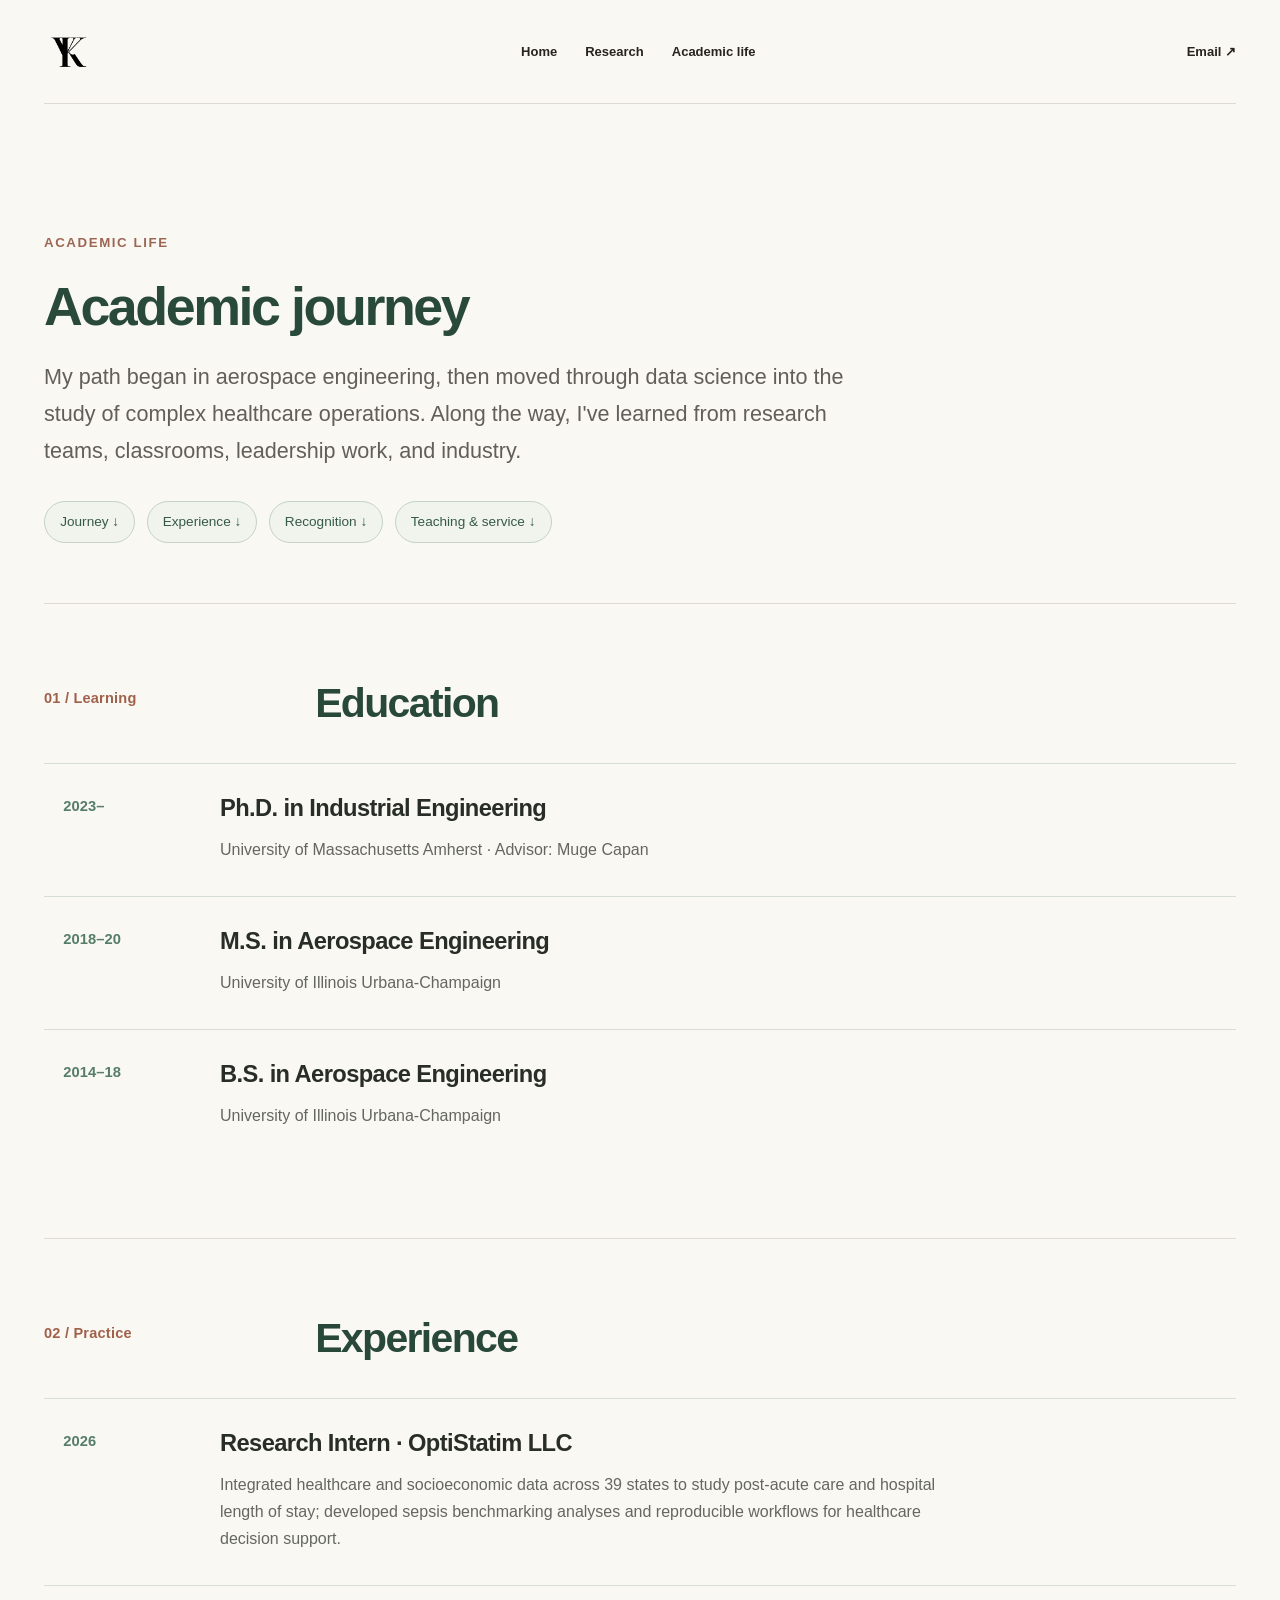
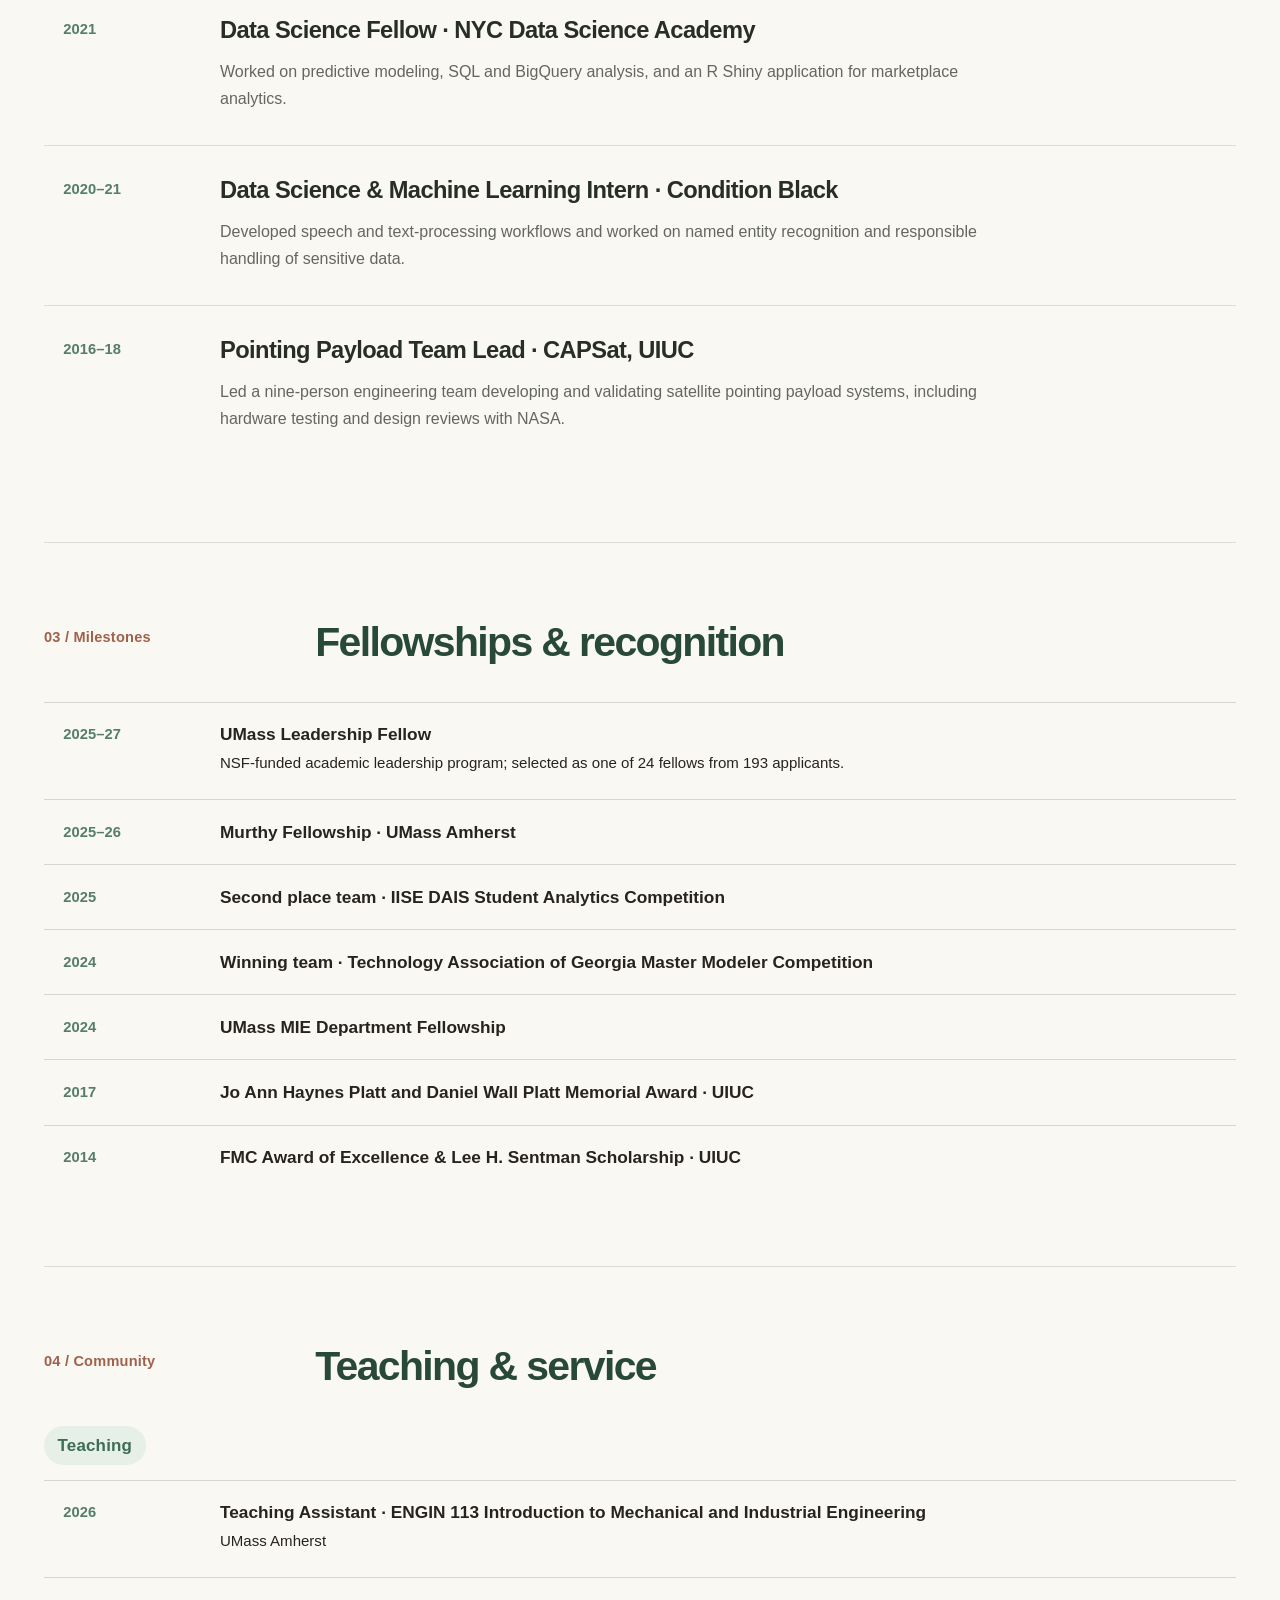
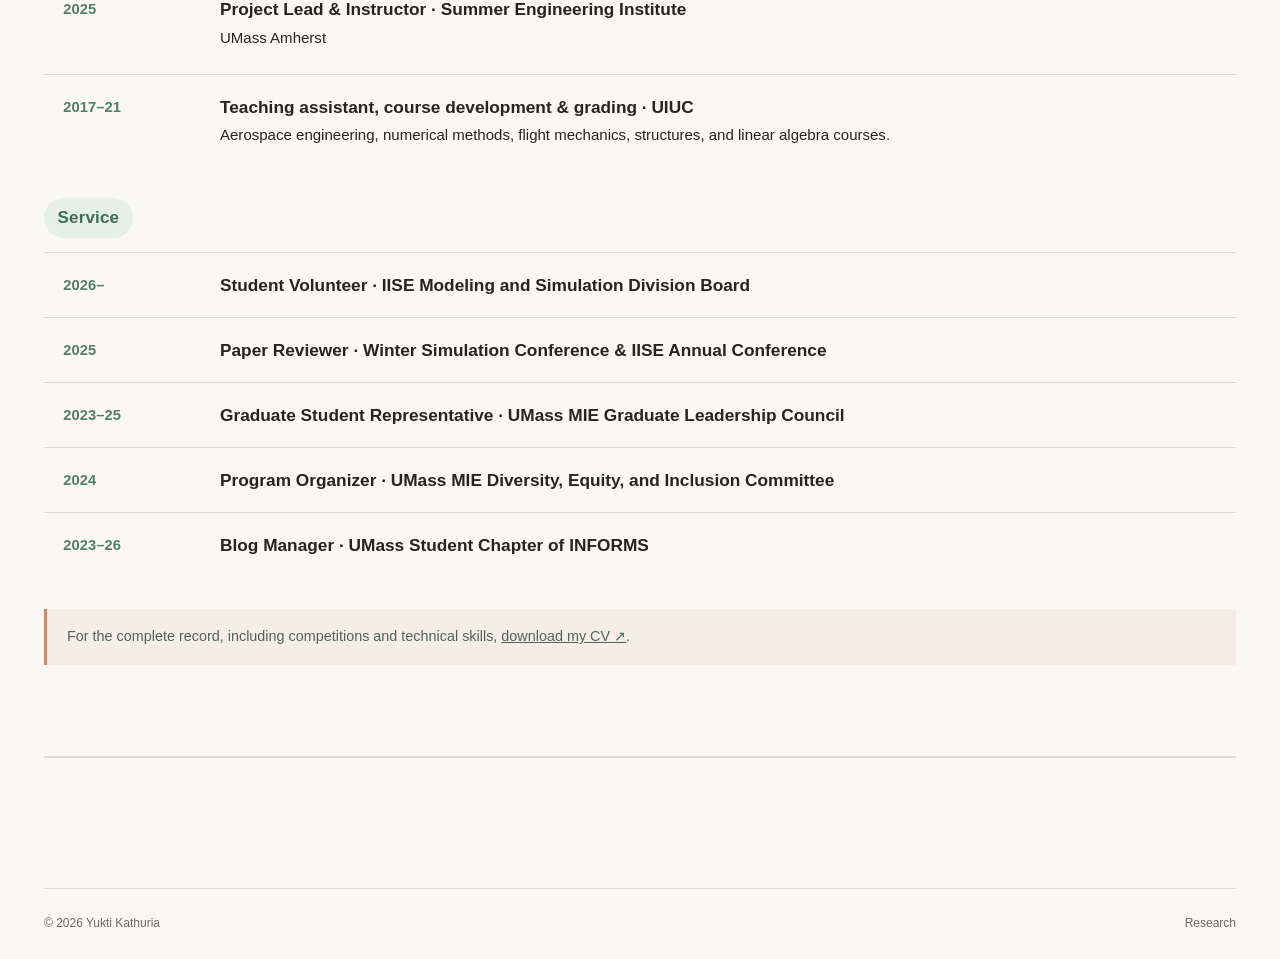
==== commit 23a49bd9: "Add files via upload" ====
--- a/academic.html
+++ b/academic.html
@@ -1,2 +1,2 @@
 <!DOCTYPE html>
-<html lang="en"><head><meta charset="utf-8"/><meta content="width=device-width,initial-scale=1" name="viewport"/><meta content="Academic journey, teaching, fellowships and service of Yukti Kathuria." name="description"/><title>Academic life · Yukti Kathuria</title><link href="style.css" rel="stylesheet"/></head><body><a class="skip" href="#main">Skip to content</a><header class="site-header shell"><a class="wordmark" href="index.html">YK<span class="dot">✳</span></a><nav aria-label="Main navigation"><a href="index.html">Home</a><a href="research.html">Research</a><a aria-current="page" href="academic.html">Academic life</a></nav><a class="header-mail" href="mailto:ykathuria@umass.edu">Email ↗</a></header><main id="main"><section class="inside-hero academic-hero shell"><p class="inside-kicker">Academic life</p><h1>Academic journey</h1><p>My path began in aerospace engineering, then moved through data science into the study of complex healthcare operations. Along the way, I've learned from research teams, classrooms, leadership work, and industry.</p><div class="inside-nav"><a href="#journey">Journey ↓</a><a href="#experience">Experience ↓</a><a href="#awards">Recognition ↓</a><a href="#community">Teaching &amp; service ↓</a></div></section><section class="study-section shell" id="journey"><div class="study-head"><p class="eyebrow">01 / Learning</p><h2>Education</h2></div><div class="study-body"><article class="theme-block"><span class="theme-index">2023–</span><div><h3>Ph.D. in Industrial Engineering</h3><p>University of Massachusetts Amherst · Advisor: Muge Capan</p></div></article><article class="theme-block"><span class="theme-index">2018–20</span><div><h3>M.S. in Aerospace Engineering</h3><p>University of Illinois Urbana-Champaign</p></div></article><article class="theme-block"><span class="theme-index">2014–18</span><div><h3>B.S. in Aerospace Engineering</h3><p>University of Illinois Urbana-Champaign</p></div></article></div></section><section class="study-section shell" id="experience"><div class="study-head"><p class="eyebrow">02 / Practice</p><h2>Experience</h2></div><div class="study-body"><article class="theme-block"><span class="theme-index">2026</span><div><h3>Research Intern · OptiStatim LLC</h3><p>Integrated healthcare and socioeconomic data across 39 states to study post-acute care and hospital length of stay; developed sepsis benchmarking analyses and reproducible workflows for healthcare decision support.</p></div></article><article class="theme-block"><span class="theme-index">2021</span><div><h3>Data Science Fellow · NYC Data Science Academy</h3><p>Worked on predictive modeling, SQL and BigQuery analysis, and an R Shiny application for marketplace analytics.</p></div></article><article class="theme-block"><span class="theme-index">2020–21</span><div><h3>Data Science &amp; Machine Learning Intern · Condition Black</h3><p>Developed speech and text-processing workflows and worked on named entity recognition and responsible handling of sensitive data.</p></div></article><article class="theme-block"><span class="theme-index">2016–18</span><div><h3>Pointing Payload Team Lead · CAPSat, UIUC</h3><p>Led a nine-person engineering team developing and validating satellite pointing payload systems, including hardware testing and design reviews with NASA.</p></div></article></div></section><section class="study-section shell" id="awards"><div class="study-head"><p class="eyebrow">03 / Milestones</p><h2>Fellowships &amp; recognition</h2></div><div class="study-body"><ol class="paper-list"><li><span class="paper-year">2025–27</span><div><strong>UMass Leadership Fellow</strong><p>NSF-funded academic leadership program; selected as one of 24 fellows from 193 applicants.</p></div></li><li><span class="paper-year">2025–26</span><div><strong>Murthy Fellowship · UMass Amherst</strong></div></li><li><span class="paper-year">2025</span><div><strong>Second place team · IISE DAIS Student Analytics Competition</strong></div></li><li><span class="paper-year">2024</span><div><strong>Winning team · Technology Association of Georgia Master Modeler Competition</strong></div></li><li><span class="paper-year">2024</span><div><strong>UMass MIE Department Fellowship</strong></div></li><li><span class="paper-year">2017</span><div><strong>Jo Ann Haynes Platt and Daniel Wall Platt Memorial Award · UIUC</strong></div></li><li><span class="paper-year">2014</span><div><strong>FMC Award of Excellence &amp; Lee H. Sentman Scholarship · UIUC</strong></div></li></ol></div></section><section class="study-section shell" id="community"><div class="study-head"><p class="eyebrow">04 / Community</p><h2>Teaching &amp; service</h2></div><div class="study-body"><h3>Teaching</h3><ol class="paper-list"><li><span class="paper-year">2026</span><div><strong>Teaching Assistant · ENGIN 113 Introduction to Mechanical and Industrial Engineering</strong><p>UMass Amherst</p></div></li><li><span class="paper-year">2025</span><div><strong>Project Lead &amp; Instructor · Summer Engineering Institute</strong><p>UMass Amherst</p></div></li><li><span class="paper-year">2017–21</span><div><strong>Teaching assistant, course development &amp; grading · UIUC</strong><p>Aerospace engineering, numerical methods, flight mechanics, structures, and linear algebra courses.</p></div></li></ol><h3>Service</h3><ol class="paper-list"><li><span class="paper-year">2026–</span><div><strong>Student Volunteer · IISE Modeling and Simulation Division Board</strong></div></li><li><span class="paper-year">2025</span><div><strong>Paper Reviewer · Winter Simulation Conference &amp; IISE Annual Conference</strong></div></li><li><span class="paper-year">2023–25</span><div><strong>Graduate Student Representative · UMass MIE Graduate Leadership Council</strong></div></li><li><span class="paper-year">2024</span><div><strong>Program Organizer · UMass MIE Diversity, Equity, and Inclusion Committee</strong></div></li><li><span class="paper-year">2023–26</span><div><strong>Blog Manager · UMass Student Chapter of INFORMS</strong></div></li></ol><p class="academic-note">For the complete record, including competitions and technical skills, <a href="source/yukti_cv_columbia.pdf">download my CV ↗</a>.</p></div></section></main><footer class="site-footer shell"><div class="footer-bottom"><span>© 2026 Yukti Kathuria</span><a href="research.html">Research</a></div></footer></body></html>
+<html lang="en"><head><meta charset="utf-8"/><meta content="width=device-width,initial-scale=1" name="viewport"/><meta content="Academic journey, teaching, fellowships and service of Yukti Kathuria." name="description"/><title>Academic life · Yukti Kathuria</title><link href="style.css" rel="stylesheet"/><link rel="icon" href="favicon.ico" sizes="any"/></head><body><a class="skip" href="#main">Skip to content</a><header class="site-header shell"><a class="wordmark" href="index.html" aria-label="Yukti Kathuria home"><img src="images/yk-monogram-transparent.png" alt="" class="brand-logo" width="46" height="46"/></a><nav aria-label="Main navigation"><a href="index.html">Home</a><a href="research.html">Research</a><a aria-current="page" href="academic.html">Academic life</a></nav><a class="header-mail" href="mailto:ykathuria@umass.edu">Email ↗</a></header><main id="main"><section class="inside-hero academic-hero shell"><p class="inside-kicker">Academic life</p><h1>Academic journey</h1><p>My path began in aerospace engineering, then moved through data science into the study of complex healthcare operations. Along the way, I've learned from research teams, classrooms, leadership work, and industry.</p><div class="inside-nav"><a href="#journey">Journey ↓</a><a href="#experience">Experience ↓</a><a href="#awards">Recognition ↓</a><a href="#community">Teaching &amp; service ↓</a></div></section><section class="study-section shell" id="journey"><div class="study-head"><p class="eyebrow">01 / Learning</p><h2>Education</h2></div><div class="study-body"><article class="theme-block"><span class="theme-index">2023–</span><div><h3>Ph.D. in Industrial Engineering</h3><p>University of Massachusetts Amherst · Advisor: Muge Capan</p></div></article><article class="theme-block"><span class="theme-index">2018–20</span><div><h3>M.S. in Aerospace Engineering</h3><p>University of Illinois Urbana-Champaign</p></div></article><article class="theme-block"><span class="theme-index">2014–18</span><div><h3>B.S. in Aerospace Engineering</h3><p>University of Illinois Urbana-Champaign</p></div></article></div></section><section class="study-section shell" id="experience"><div class="study-head"><p class="eyebrow">02 / Practice</p><h2>Experience</h2></div><div class="study-body"><article class="theme-block"><span class="theme-index">2026</span><div><h3>Research Intern · OptiStatim LLC</h3><p>Integrated healthcare and socioeconomic data across 39 states to study post-acute care and hospital length of stay; developed sepsis benchmarking analyses and reproducible workflows for healthcare decision support.</p></div></article><article class="theme-block"><span class="theme-index">2021</span><div><h3>Data Science Fellow · NYC Data Science Academy</h3><p>Worked on predictive modeling, SQL and BigQuery analysis, and an R Shiny application for marketplace analytics.</p></div></article><article class="theme-block"><span class="theme-index">2020–21</span><div><h3>Data Science &amp; Machine Learning Intern · Condition Black</h3><p>Developed speech and text-processing workflows and worked on named entity recognition and responsible handling of sensitive data.</p></div></article><article class="theme-block"><span class="theme-index">2016–18</span><div><h3>Pointing Payload Team Lead · CAPSat, UIUC</h3><p>Led a nine-person engineering team developing and validating satellite pointing payload systems, including hardware testing and design reviews with NASA.</p></div></article></div></section><section class="study-section shell" id="awards"><div class="study-head"><p class="eyebrow">03 / Milestones</p><h2>Fellowships &amp; recognition</h2></div><div class="study-body"><ol class="paper-list"><li><span class="paper-year">2025–27</span><div><strong>UMass Leadership Fellow</strong><p>NSF-funded academic leadership program; selected as one of 24 fellows from 193 applicants.</p></div></li><li><span class="paper-year">2025–26</span><div><strong>Murthy Fellowship · UMass Amherst</strong></div></li><li><span class="paper-year">2025</span><div><strong>Second place team · IISE DAIS Student Analytics Competition</strong></div></li><li><span class="paper-year">2024</span><div><strong>Winning team · Technology Association of Georgia Master Modeler Competition</strong></div></li><li><span class="paper-year">2024</span><div><strong>UMass MIE Department Fellowship</strong></div></li><li><span class="paper-year">2017</span><div><strong>Jo Ann Haynes Platt and Daniel Wall Platt Memorial Award · UIUC</strong></div></li><li><span class="paper-year">2014</span><div><strong>FMC Award of Excellence &amp; Lee H. Sentman Scholarship · UIUC</strong></div></li></ol></div></section><section class="study-section shell" id="community"><div class="study-head"><p class="eyebrow">04 / Community</p><h2>Teaching &amp; service</h2></div><div class="study-body"><h3>Teaching</h3><ol class="paper-list"><li><span class="paper-year">2026</span><div><strong>Teaching Assistant · ENGIN 113 Introduction to Mechanical and Industrial Engineering</strong><p>UMass Amherst</p></div></li><li><span class="paper-year">2025</span><div><strong>Project Lead &amp; Instructor · Summer Engineering Institute</strong><p>UMass Amherst</p></div></li><li><span class="paper-year">2017–21</span><div><strong>Teaching assistant, course development &amp; grading · UIUC</strong><p>Aerospace engineering, numerical methods, flight mechanics, structures, and linear algebra courses.</p></div></li></ol><h3>Service</h3><ol class="paper-list"><li><span class="paper-year">2026–</span><div><strong>Student Volunteer · IISE Modeling and Simulation Division Board</strong></div></li><li><span class="paper-year">2025</span><div><strong>Paper Reviewer · Winter Simulation Conference &amp; IISE Annual Conference</strong></div></li><li><span class="paper-year">2023–25</span><div><strong>Graduate Student Representative · UMass MIE Graduate Leadership Council</strong></div></li><li><span class="paper-year">2024</span><div><strong>Program Organizer · UMass MIE Diversity, Equity, and Inclusion Committee</strong></div></li><li><span class="paper-year">2023–26</span><div><strong>Blog Manager · UMass Student Chapter of INFORMS</strong></div></li></ol><p class="academic-note">For the complete record, including competitions and technical skills, <a href="source/yukti_cv_columbia.pdf">download my CV ↗</a>.</p></div></section></main><footer class="site-footer shell"><div class="footer-bottom"><span>© 2026 Yukti Kathuria</span><a href="research.html">Research</a></div></footer></body></html>
--- a/style.css
+++ b/style.css
@@ -224,3 +224,14 @@
 .news-entry h3{font-size:clamp(1.15rem,1.9vw,1.55rem);line-height:1.3;letter-spacing:-.02em;margin:.25rem 0 .3rem}
 .news-entry p{margin:0;max-width:760px;color:#515c54;line-height:1.75}
 @media(max-width:650px){.news-entry{grid-template-columns:1fr;gap:.3rem}.home-news .section-top .inline-forward{margin-top:1rem}}
+
+/* Wordmark: restrained typographic period rather than starburst. */
+.wordmark .dot{font-size:1em;color:#b85f4a;margin-left:1px;letter-spacing:0;}
+
+/* Custom YK monogram */
+.wordmark { display:inline-flex; align-items:center; justify-content:center; flex:0 0 auto; line-height:1; letter-spacing:normal; }
+.brand-logo { display:block; width:auto; height:46px; max-width:70px; object-fit:contain; }
+@media (max-width:600px) { .brand-logo { height:39px; } }
+
+/* Academic Life: remove obsolete decorative bubble and starburst */
+.academic-hero::before, .academic-hero::after { content: none !important; display: none !important; }
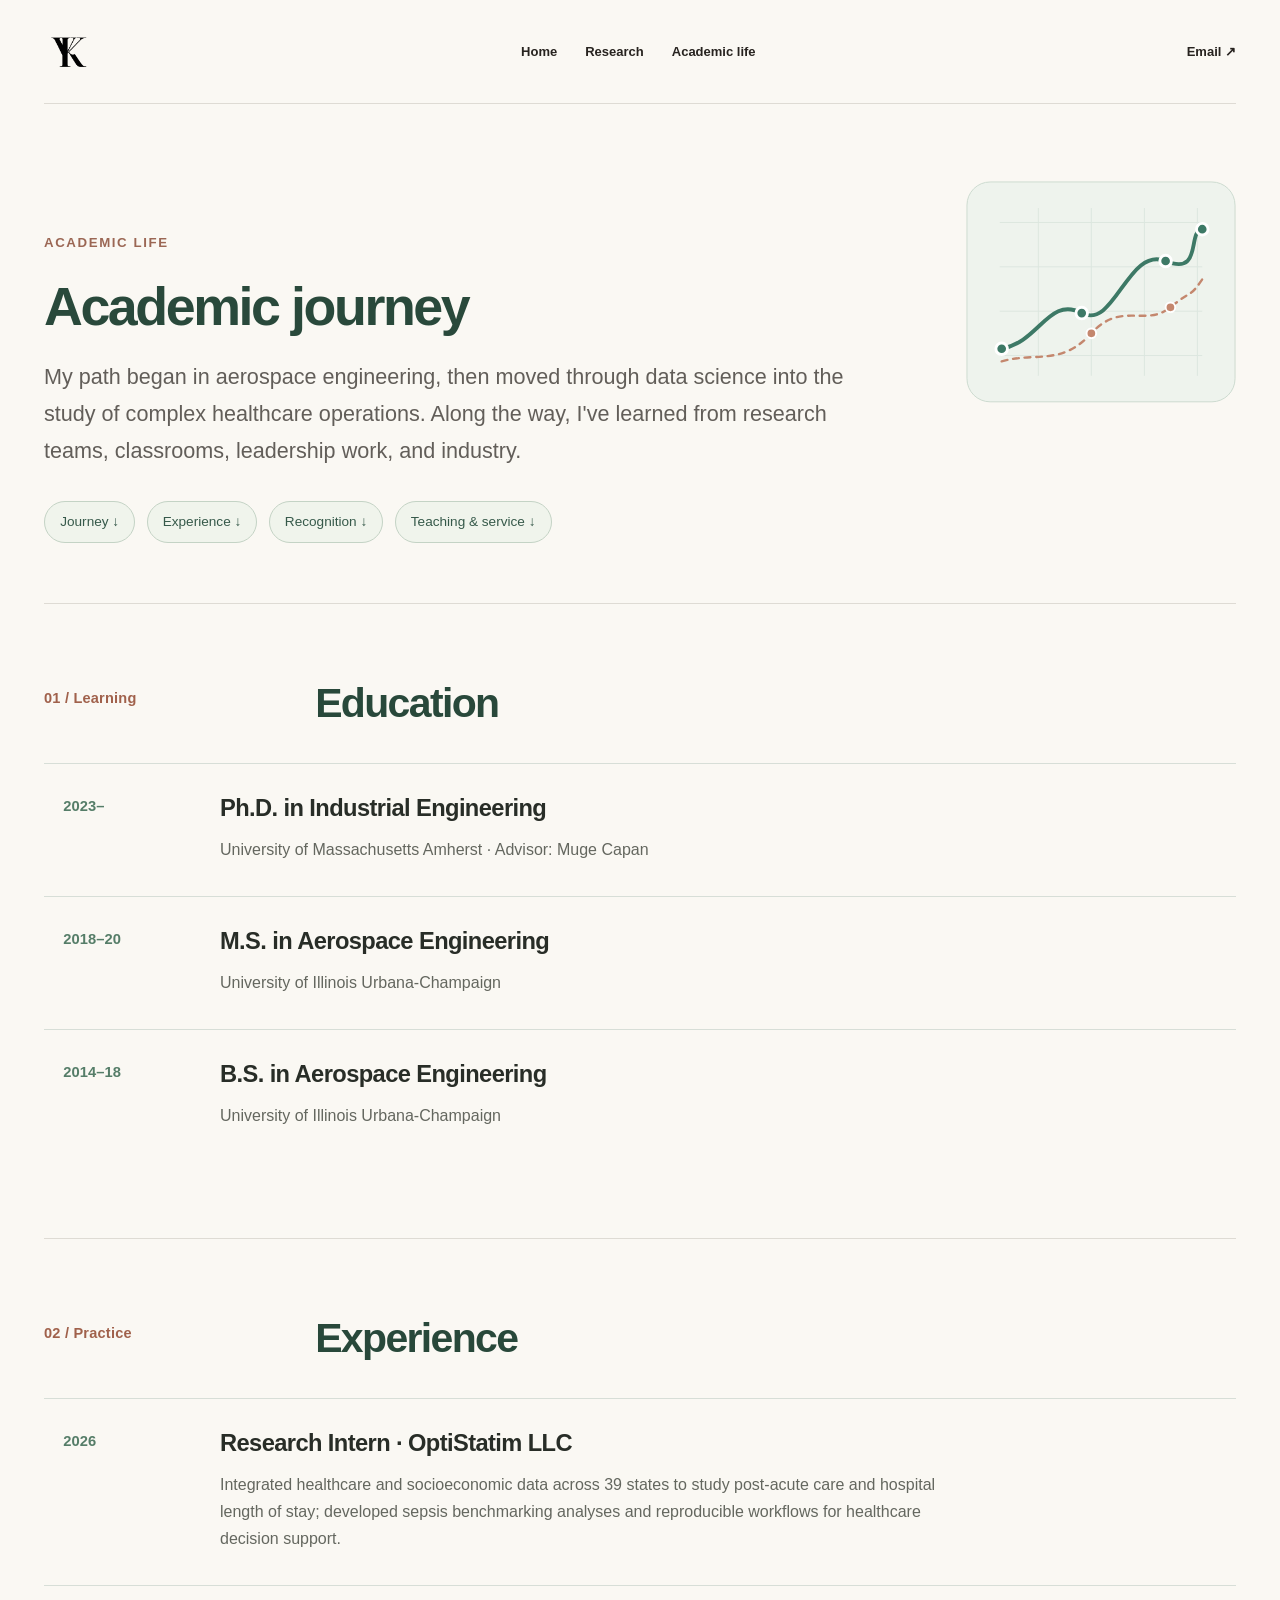
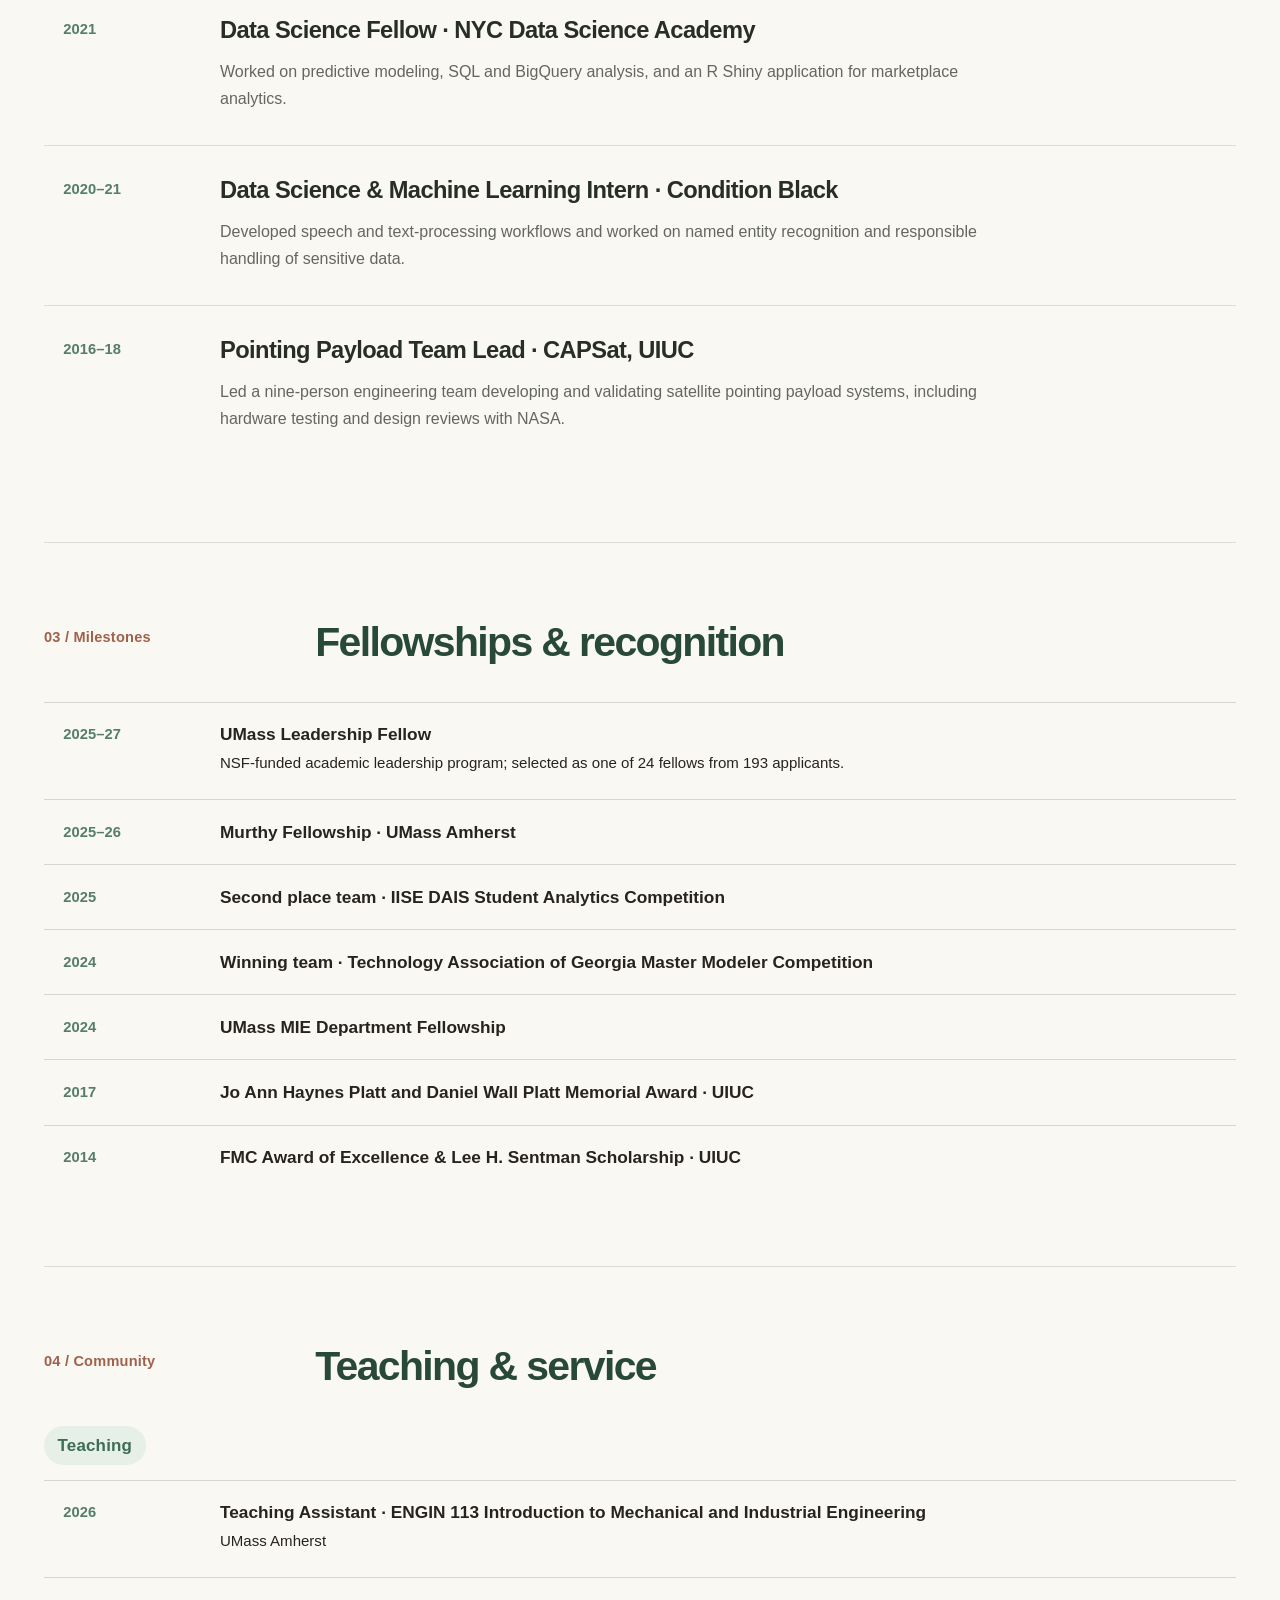
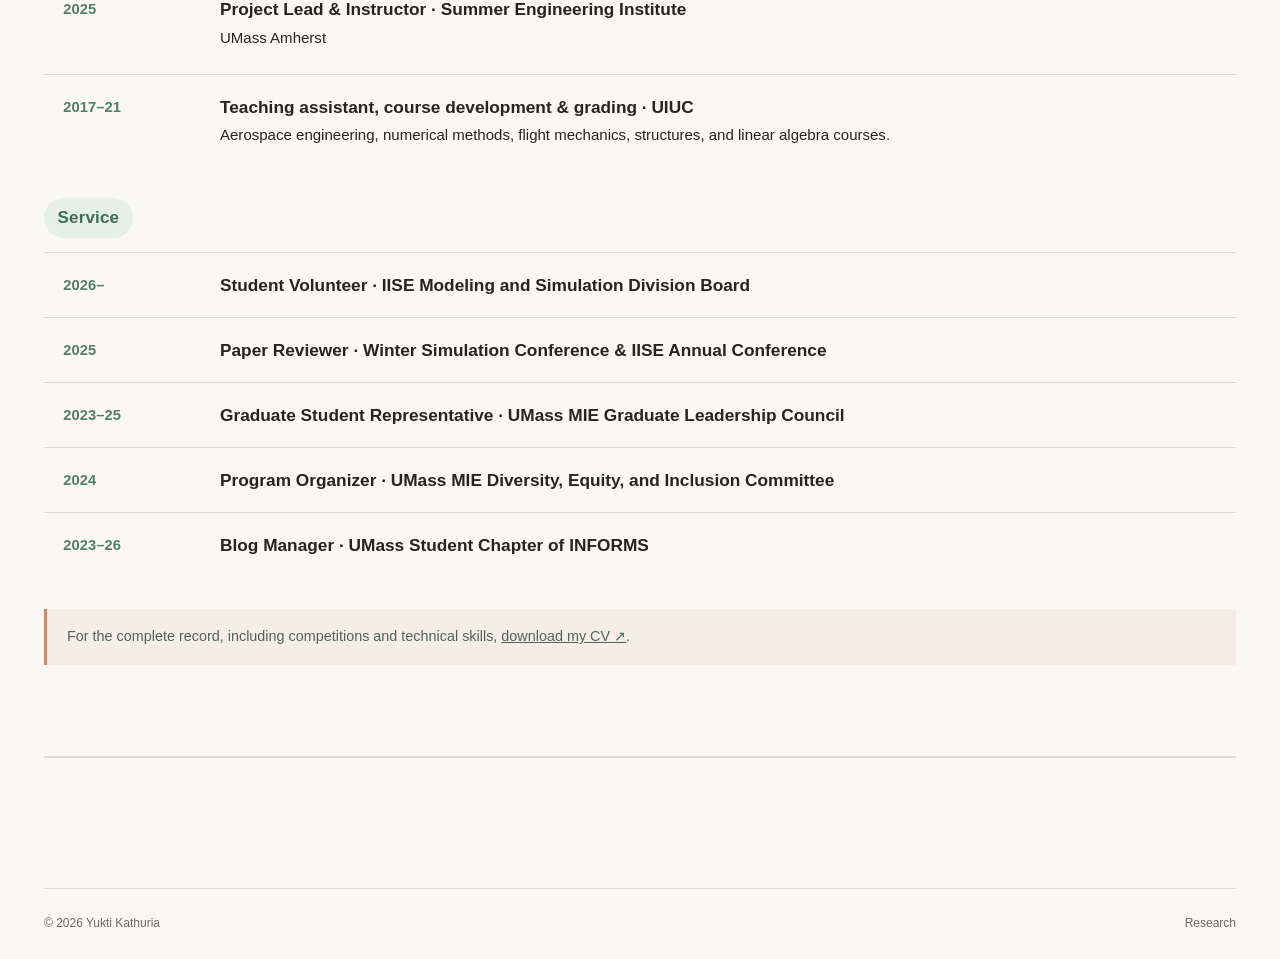
==== commit 2c13839e: "Add files via upload" ====
--- a/academic.html
+++ b/academic.html
@@ -1,2 +1,2 @@
 <!DOCTYPE html>
-<html lang="en"><head><meta charset="utf-8"/><meta content="width=device-width,initial-scale=1" name="viewport"/><meta content="Academic journey, teaching, fellowships and service of Yukti Kathuria." name="description"/><title>Academic life · Yukti Kathuria</title><link href="style.css" rel="stylesheet"/><link rel="icon" href="favicon.ico" sizes="any"/></head><body><a class="skip" href="#main">Skip to content</a><header class="site-header shell"><a class="wordmark" href="index.html" aria-label="Yukti Kathuria home"><img src="images/yk-monogram-transparent.png" alt="" class="brand-logo" width="46" height="46"/></a><nav aria-label="Main navigation"><a href="index.html">Home</a><a href="research.html">Research</a><a aria-current="page" href="academic.html">Academic life</a></nav><a class="header-mail" href="mailto:ykathuria@umass.edu">Email ↗</a></header><main id="main"><section class="inside-hero academic-hero shell"><p class="inside-kicker">Academic life</p><h1>Academic journey</h1><p>My path began in aerospace engineering, then moved through data science into the study of complex healthcare operations. Along the way, I've learned from research teams, classrooms, leadership work, and industry.</p><div class="inside-nav"><a href="#journey">Journey ↓</a><a href="#experience">Experience ↓</a><a href="#awards">Recognition ↓</a><a href="#community">Teaching &amp; service ↓</a></div></section><section class="study-section shell" id="journey"><div class="study-head"><p class="eyebrow">01 / Learning</p><h2>Education</h2></div><div class="study-body"><article class="theme-block"><span class="theme-index">2023–</span><div><h3>Ph.D. in Industrial Engineering</h3><p>University of Massachusetts Amherst · Advisor: Muge Capan</p></div></article><article class="theme-block"><span class="theme-index">2018–20</span><div><h3>M.S. in Aerospace Engineering</h3><p>University of Illinois Urbana-Champaign</p></div></article><article class="theme-block"><span class="theme-index">2014–18</span><div><h3>B.S. in Aerospace Engineering</h3><p>University of Illinois Urbana-Champaign</p></div></article></div></section><section class="study-section shell" id="experience"><div class="study-head"><p class="eyebrow">02 / Practice</p><h2>Experience</h2></div><div class="study-body"><article class="theme-block"><span class="theme-index">2026</span><div><h3>Research Intern · OptiStatim LLC</h3><p>Integrated healthcare and socioeconomic data across 39 states to study post-acute care and hospital length of stay; developed sepsis benchmarking analyses and reproducible workflows for healthcare decision support.</p></div></article><article class="theme-block"><span class="theme-index">2021</span><div><h3>Data Science Fellow · NYC Data Science Academy</h3><p>Worked on predictive modeling, SQL and BigQuery analysis, and an R Shiny application for marketplace analytics.</p></div></article><article class="theme-block"><span class="theme-index">2020–21</span><div><h3>Data Science &amp; Machine Learning Intern · Condition Black</h3><p>Developed speech and text-processing workflows and worked on named entity recognition and responsible handling of sensitive data.</p></div></article><article class="theme-block"><span class="theme-index">2016–18</span><div><h3>Pointing Payload Team Lead · CAPSat, UIUC</h3><p>Led a nine-person engineering team developing and validating satellite pointing payload systems, including hardware testing and design reviews with NASA.</p></div></article></div></section><section class="study-section shell" id="awards"><div class="study-head"><p class="eyebrow">03 / Milestones</p><h2>Fellowships &amp; recognition</h2></div><div class="study-body"><ol class="paper-list"><li><span class="paper-year">2025–27</span><div><strong>UMass Leadership Fellow</strong><p>NSF-funded academic leadership program; selected as one of 24 fellows from 193 applicants.</p></div></li><li><span class="paper-year">2025–26</span><div><strong>Murthy Fellowship · UMass Amherst</strong></div></li><li><span class="paper-year">2025</span><div><strong>Second place team · IISE DAIS Student Analytics Competition</strong></div></li><li><span class="paper-year">2024</span><div><strong>Winning team · Technology Association of Georgia Master Modeler Competition</strong></div></li><li><span class="paper-year">2024</span><div><strong>UMass MIE Department Fellowship</strong></div></li><li><span class="paper-year">2017</span><div><strong>Jo Ann Haynes Platt and Daniel Wall Platt Memorial Award · UIUC</strong></div></li><li><span class="paper-year">2014</span><div><strong>FMC Award of Excellence &amp; Lee H. Sentman Scholarship · UIUC</strong></div></li></ol></div></section><section class="study-section shell" id="community"><div class="study-head"><p class="eyebrow">04 / Community</p><h2>Teaching &amp; service</h2></div><div class="study-body"><h3>Teaching</h3><ol class="paper-list"><li><span class="paper-year">2026</span><div><strong>Teaching Assistant · ENGIN 113 Introduction to Mechanical and Industrial Engineering</strong><p>UMass Amherst</p></div></li><li><span class="paper-year">2025</span><div><strong>Project Lead &amp; Instructor · Summer Engineering Institute</strong><p>UMass Amherst</p></div></li><li><span class="paper-year">2017–21</span><div><strong>Teaching assistant, course development &amp; grading · UIUC</strong><p>Aerospace engineering, numerical methods, flight mechanics, structures, and linear algebra courses.</p></div></li></ol><h3>Service</h3><ol class="paper-list"><li><span class="paper-year">2026–</span><div><strong>Student Volunteer · IISE Modeling and Simulation Division Board</strong></div></li><li><span class="paper-year">2025</span><div><strong>Paper Reviewer · Winter Simulation Conference &amp; IISE Annual Conference</strong></div></li><li><span class="paper-year">2023–25</span><div><strong>Graduate Student Representative · UMass MIE Graduate Leadership Council</strong></div></li><li><span class="paper-year">2024</span><div><strong>Program Organizer · UMass MIE Diversity, Equity, and Inclusion Committee</strong></div></li><li><span class="paper-year">2023–26</span><div><strong>Blog Manager · UMass Student Chapter of INFORMS</strong></div></li></ol><p class="academic-note">For the complete record, including competitions and technical skills, <a href="source/yukti_cv_columbia.pdf">download my CV ↗</a>.</p></div></section></main><footer class="site-footer shell"><div class="footer-bottom"><span>© 2026 Yukti Kathuria</span><a href="research.html">Research</a></div></footer></body></html>
+<html lang="en"><head><meta charset="utf-8"/><meta content="width=device-width,initial-scale=1" name="viewport"/><meta content="Academic journey, teaching, fellowships and service of Yukti Kathuria." name="description"/><title>Academic life · Yukti Kathuria</title><link href="style.css" rel="stylesheet"/><link rel="icon" href="favicon.ico" sizes="any"/></head><body><a class="skip" href="#main">Skip to content</a><header class="site-header shell"><a class="wordmark" href="index.html" aria-label="Yukti Kathuria home"><img src="images/yk-monogram-transparent.png" alt="" class="brand-logo" width="46" height="46"/></a><nav aria-label="Main navigation"><a href="index.html">Home</a><a href="research.html">Research</a><a aria-current="page" href="academic.html">Academic life</a></nav><a class="header-mail" href="mailto:ykathuria@umass.edu">Email ↗</a></header><main id="main"><section class="inside-hero academic-hero shell"><p class="inside-kicker">Academic life</p><h1>Academic journey</h1><p>My path began in aerospace engineering, then moved through data science into the study of complex healthcare operations. Along the way, I've learned from research teams, classrooms, leadership work, and industry.</p><div class="academic-data-art" aria-hidden="true"><svg viewBox="0 0 280 230" xmlns="http://www.w3.org/2000/svg"><rect x="1" y="1" width="278" height="228" rx="24" fill="#eef3ed" stroke="#cbdacf"/><g stroke="#dce6df" stroke-width="1"><path d="M35 43H245M35 89H245M35 135H245M35 181H245M75 28V202M130 28V202M185 28V202M240 28V202"/></g><path d="M37 174 C76 167 86 119 120 137 S168 67 207 83 S229 52 245 50" fill="none" stroke="#3d7966" stroke-width="4" stroke-linecap="round"/><path d="M37 187 C73 177 99 192 130 158 S186 152 212 131 S231 122 245 102" fill="none" stroke="#c4876e" stroke-width="2.5" stroke-dasharray="6 6" stroke-linecap="round"/><g fill="#3d7966" stroke="#fff" stroke-width="3"><circle cx="37" cy="174" r="6"/><circle cx="120" cy="137" r="6"/><circle cx="207" cy="83" r="6"/><circle cx="245" cy="50" r="6"/></g><g fill="#c4876e" stroke="#fff" stroke-width="2"><circle cx="130" cy="158" r="5"/><circle cx="212" cy="131" r="5"/></g></svg></div><div class="inside-nav"><a href="#journey">Journey ↓</a><a href="#experience">Experience ↓</a><a href="#awards">Recognition ↓</a><a href="#community">Teaching &amp; service ↓</a></div></section><section class="study-section shell" id="journey"><div class="study-head"><p class="eyebrow">01 / Learning</p><h2>Education</h2></div><div class="study-body"><article class="theme-block"><span class="theme-index">2023–</span><div><h3>Ph.D. in Industrial Engineering</h3><p>University of Massachusetts Amherst · Advisor: Muge Capan</p></div></article><article class="theme-block"><span class="theme-index">2018–20</span><div><h3>M.S. in Aerospace Engineering</h3><p>University of Illinois Urbana-Champaign</p></div></article><article class="theme-block"><span class="theme-index">2014–18</span><div><h3>B.S. in Aerospace Engineering</h3><p>University of Illinois Urbana-Champaign</p></div></article></div></section><section class="study-section shell" id="experience"><div class="study-head"><p class="eyebrow">02 / Practice</p><h2>Experience</h2></div><div class="study-body"><article class="theme-block"><span class="theme-index">2026</span><div><h3>Research Intern · OptiStatim LLC</h3><p>Integrated healthcare and socioeconomic data across 39 states to study post-acute care and hospital length of stay; developed sepsis benchmarking analyses and reproducible workflows for healthcare decision support.</p></div></article><article class="theme-block"><span class="theme-index">2021</span><div><h3>Data Science Fellow · NYC Data Science Academy</h3><p>Worked on predictive modeling, SQL and BigQuery analysis, and an R Shiny application for marketplace analytics.</p></div></article><article class="theme-block"><span class="theme-index">2020–21</span><div><h3>Data Science &amp; Machine Learning Intern · Condition Black</h3><p>Developed speech and text-processing workflows and worked on named entity recognition and responsible handling of sensitive data.</p></div></article><article class="theme-block"><span class="theme-index">2016–18</span><div><h3>Pointing Payload Team Lead · CAPSat, UIUC</h3><p>Led a nine-person engineering team developing and validating satellite pointing payload systems, including hardware testing and design reviews with NASA.</p></div></article></div></section><section class="study-section shell" id="awards"><div class="study-head"><p class="eyebrow">03 / Milestones</p><h2>Fellowships &amp; recognition</h2></div><div class="study-body"><ol class="paper-list"><li><span class="paper-year">2025–27</span><div><strong>UMass Leadership Fellow</strong><p>NSF-funded academic leadership program; selected as one of 24 fellows from 193 applicants.</p></div></li><li><span class="paper-year">2025–26</span><div><strong>Murthy Fellowship · UMass Amherst</strong></div></li><li><span class="paper-year">2025</span><div><strong>Second place team · IISE DAIS Student Analytics Competition</strong></div></li><li><span class="paper-year">2024</span><div><strong>Winning team · Technology Association of Georgia Master Modeler Competition</strong></div></li><li><span class="paper-year">2024</span><div><strong>UMass MIE Department Fellowship</strong></div></li><li><span class="paper-year">2017</span><div><strong>Jo Ann Haynes Platt and Daniel Wall Platt Memorial Award · UIUC</strong></div></li><li><span class="paper-year">2014</span><div><strong>FMC Award of Excellence &amp; Lee H. Sentman Scholarship · UIUC</strong></div></li></ol></div></section><section class="study-section shell" id="community"><div class="study-head"><p class="eyebrow">04 / Community</p><h2>Teaching &amp; service</h2></div><div class="study-body"><h3>Teaching</h3><ol class="paper-list"><li><span class="paper-year">2026</span><div><strong>Teaching Assistant · ENGIN 113 Introduction to Mechanical and Industrial Engineering</strong><p>UMass Amherst</p></div></li><li><span class="paper-year">2025</span><div><strong>Project Lead &amp; Instructor · Summer Engineering Institute</strong><p>UMass Amherst</p></div></li><li><span class="paper-year">2017–21</span><div><strong>Teaching assistant, course development &amp; grading · UIUC</strong><p>Aerospace engineering, numerical methods, flight mechanics, structures, and linear algebra courses.</p></div></li></ol><h3>Service</h3><ol class="paper-list"><li><span class="paper-year">2026–</span><div><strong>Student Volunteer · IISE Modeling and Simulation Division Board</strong></div></li><li><span class="paper-year">2025</span><div><strong>Paper Reviewer · Winter Simulation Conference &amp; IISE Annual Conference</strong></div></li><li><span class="paper-year">2023–25</span><div><strong>Graduate Student Representative · UMass MIE Graduate Leadership Council</strong></div></li><li><span class="paper-year">2024</span><div><strong>Program Organizer · UMass MIE Diversity, Equity, and Inclusion Committee</strong></div></li><li><span class="paper-year">2023–26</span><div><strong>Blog Manager · UMass Student Chapter of INFORMS</strong></div></li></ol><p class="academic-note">For the complete record, including competitions and technical skills, <a href="source/yukti_cv_columbia.pdf">download my CV ↗</a>.</p></div></section></main><footer class="site-footer shell"><div class="footer-bottom"><span>© 2026 Yukti Kathuria</span><a href="research.html">Research</a></div></footer></body></html>
--- a/style.css
+++ b/style.css
@@ -171,8 +171,8 @@
 
 /* Academic Life refresh: legible timelines and a warm editorial identity */
 .academic-hero{position:relative;isolation:isolate;padding-bottom:3.75rem}
-.academic-hero:before{content:"";position:absolute;right:0;top:3rem;width:clamp(95px,16vw,210px);height:clamp(95px,16vw,210px);border-radius:50%;background:#e3eee5;z-index:-1}
-.academic-hero:after{content:"✳";position:absolute;right:clamp(28px,7vw,105px);top:clamp(4rem,9vw,8rem);font-size:clamp(2.6rem,6vw,5rem);line-height:1;color:#b07865;z-index:-1}
+
+
 .academic-hero .inside-kicker{color:#9b6754;opacity:1;font-size:.83rem;letter-spacing:.12em}
 .academic-hero h1{color:#29493b;letter-spacing:-.045em}
 .academic-hero>p:not(.inside-kicker){max-width:67ch}
@@ -197,8 +197,8 @@
 .academic-hero~.study-section .study-body>h3:first-child{margin-top:0}
 .academic-hero~.study-section .academic-note{border-left:3px solid #c8876d;background:#f4eee6;padding:1rem 1.25rem;margin-top:2rem}
 @media(max-width:690px){
-  .academic-hero:before{width:80px;height:80px;top:2rem;opacity:.65}
-  .academic-hero:after{top:3.2rem;right:22px;font-size:2rem}
+  
+  
   .academic-hero~.study-section .theme-block,
   .academic-hero~.study-section .paper-list li{grid-template-columns:minmax(5.6rem,6.5rem) minmax(0,1fr);gap:1rem;padding:1.2rem 0}
   .academic-hero~.study-section .theme-index,
@@ -233,5 +233,11 @@
 .brand-logo { display:block; width:auto; height:46px; max-width:70px; object-fit:contain; }
 @media (max-width:600px) { .brand-logo { height:39px; } }
 
-/* Academic Life: remove obsolete decorative bubble and starburst */
-.academic-hero::before, .academic-hero::after { content: none !important; display: none !important; }
+
+
+/* Academic page: custom healthcare analytics motif; no starburst or colored bubble */
+.academic-hero{position:relative;isolation:isolate;padding-right:clamp(13rem,26vw,20rem)}
+.academic-data-art{position:absolute;right:0;top:clamp(2.8rem,6vw,5rem);width:clamp(180px,22vw,270px);pointer-events:none;z-index:0}
+.academic-data-art svg{display:block;width:100%;height:auto}
+.academic-hero>.inside-kicker,.academic-hero>h1,.academic-hero>p,.academic-hero>.inside-nav{position:relative;z-index:1}
+@media(max-width:800px){.academic-hero{padding-right:0}.academic-data-art{position:relative;right:auto;top:auto;width:min(270px,70%);margin:1.5rem 0 0 auto}}
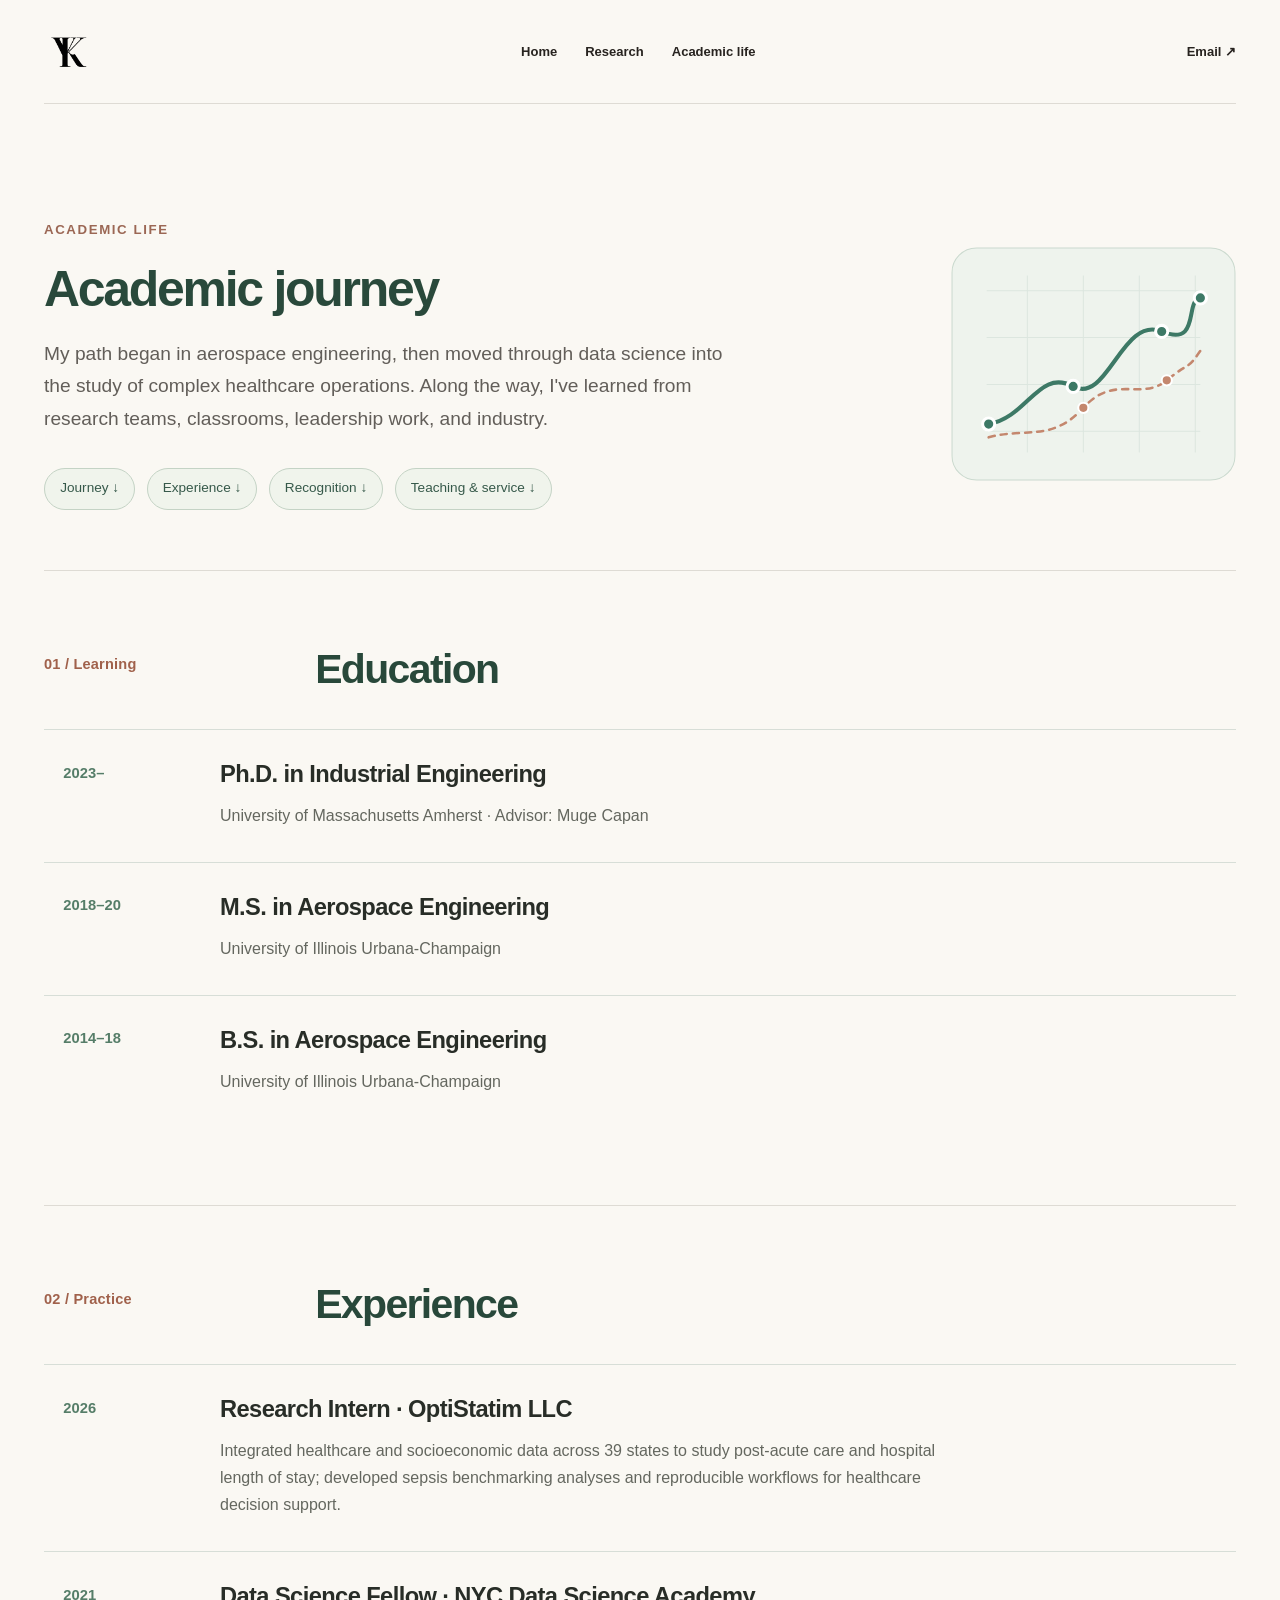
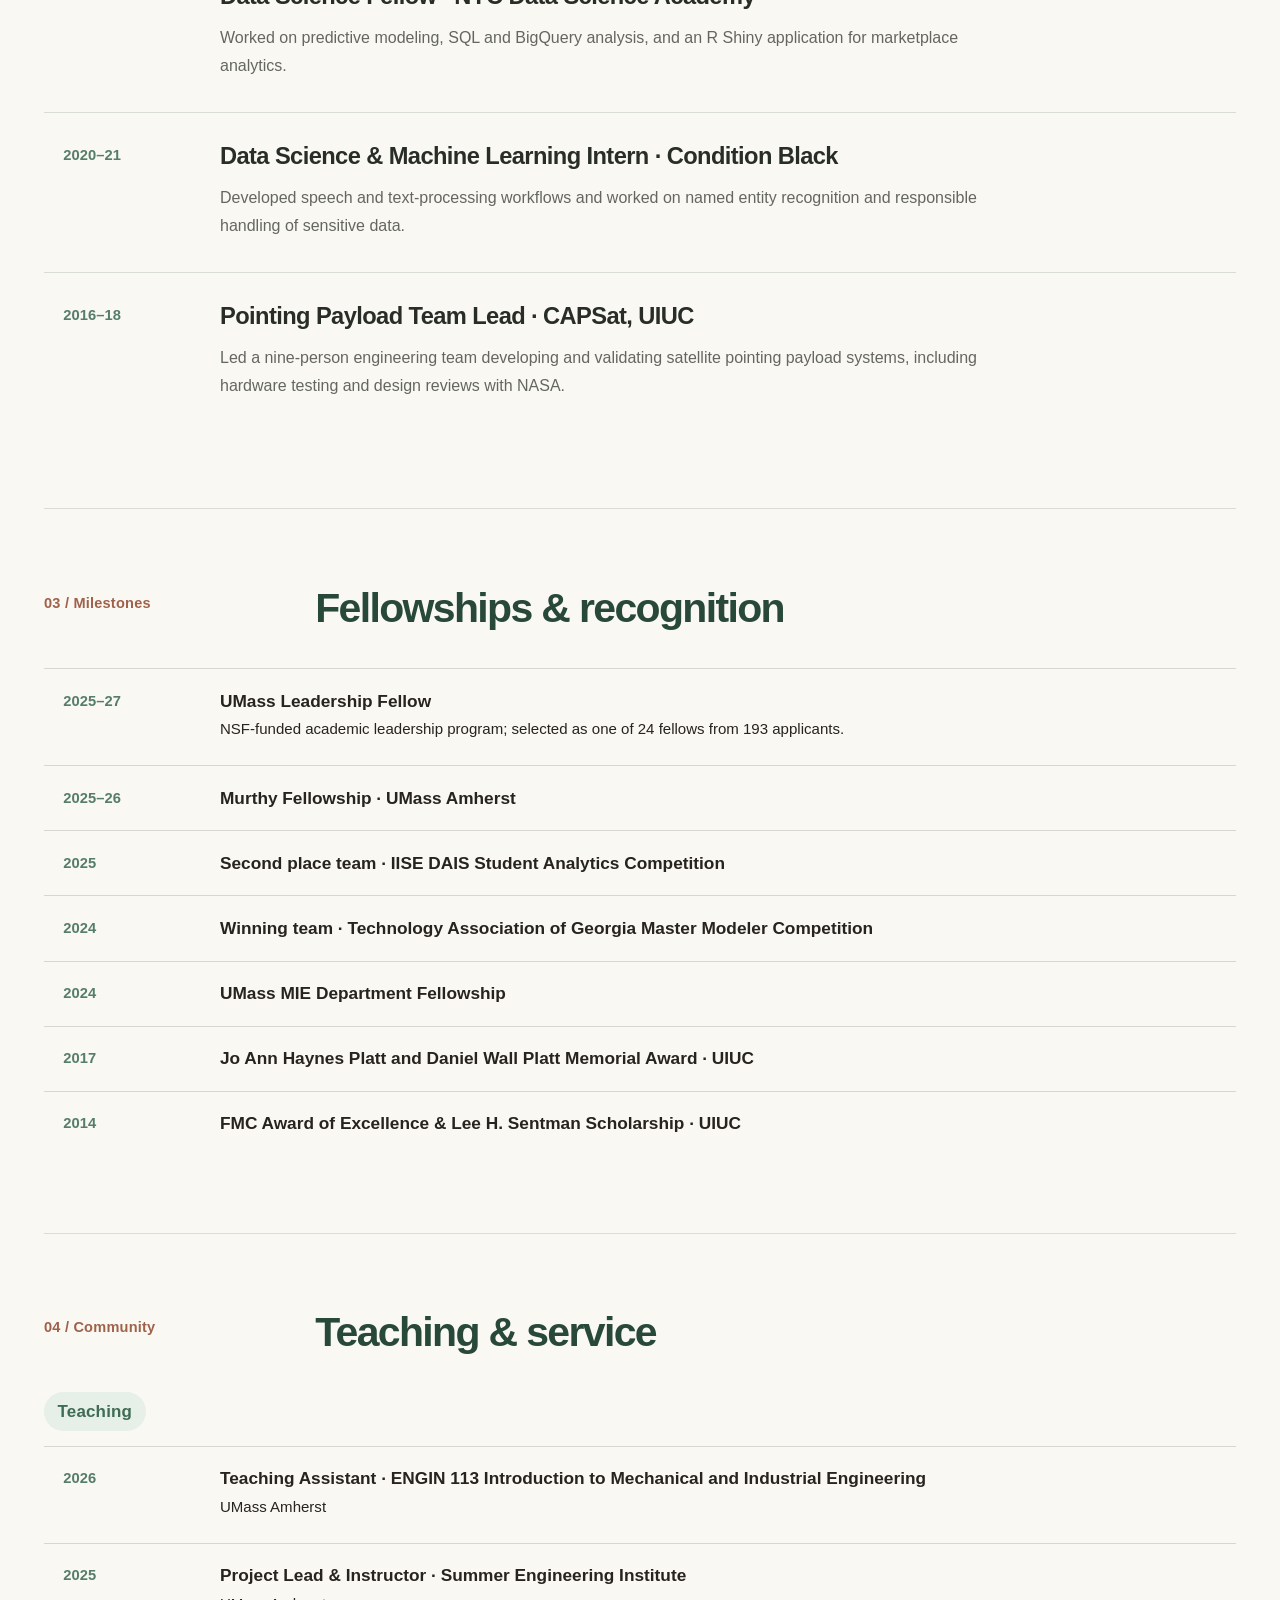
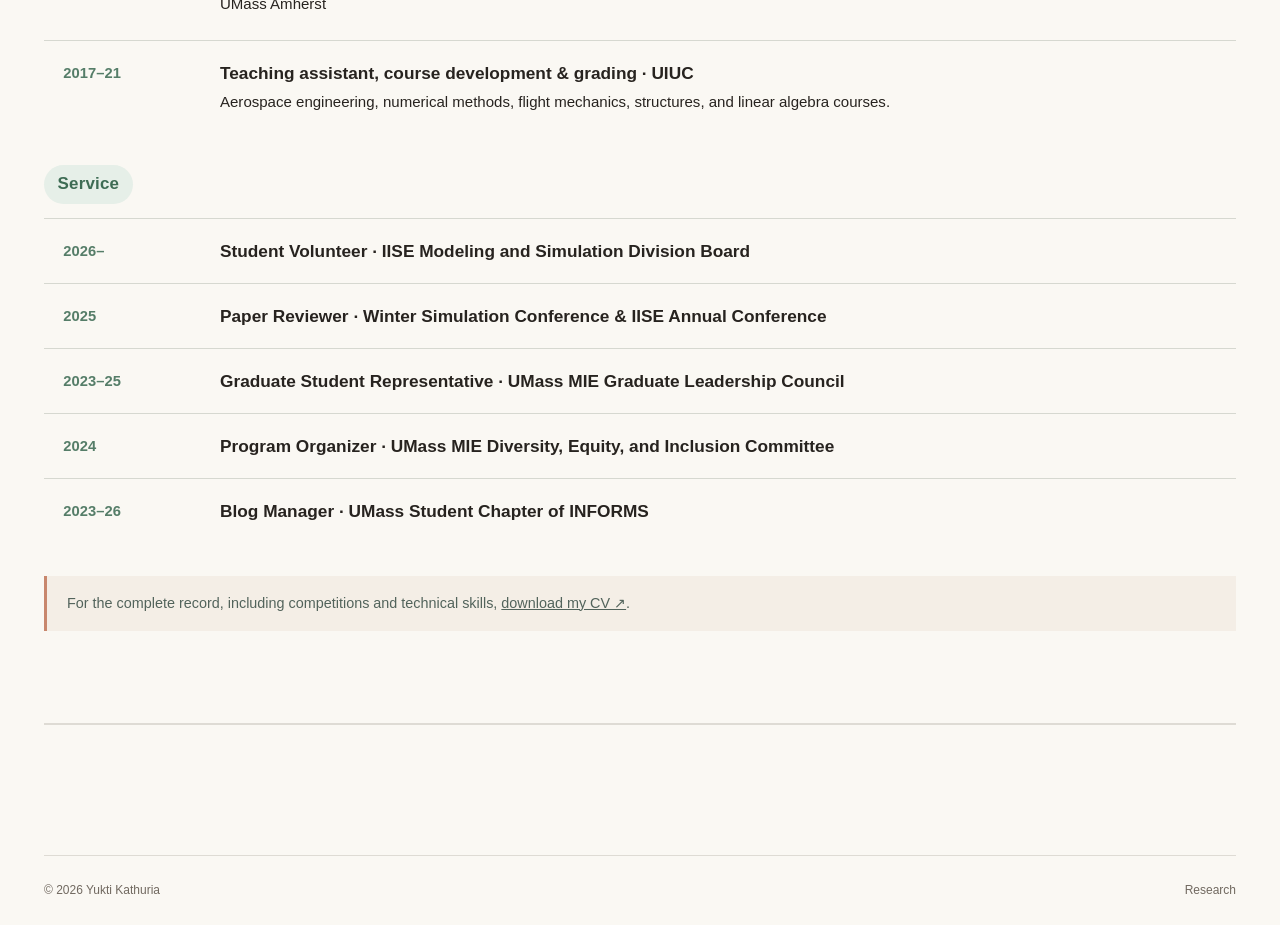
==== commit ac2d7402: "Add files via upload" ====
--- a/academic.html
+++ b/academic.html
@@ -1,2 +1,2 @@
 <!DOCTYPE html>
-<html lang="en"><head><meta charset="utf-8"/><meta content="width=device-width,initial-scale=1" name="viewport"/><meta content="Academic journey, teaching, fellowships and service of Yukti Kathuria." name="description"/><title>Academic life · Yukti Kathuria</title><link href="style.css" rel="stylesheet"/><link rel="icon" href="favicon.ico" sizes="any"/></head><body><a class="skip" href="#main">Skip to content</a><header class="site-header shell"><a class="wordmark" href="index.html" aria-label="Yukti Kathuria home"><img src="images/yk-monogram-transparent.png" alt="" class="brand-logo" width="46" height="46"/></a><nav aria-label="Main navigation"><a href="index.html">Home</a><a href="research.html">Research</a><a aria-current="page" href="academic.html">Academic life</a></nav><a class="header-mail" href="mailto:ykathuria@umass.edu">Email ↗</a></header><main id="main"><section class="inside-hero academic-hero shell"><p class="inside-kicker">Academic life</p><h1>Academic journey</h1><p>My path began in aerospace engineering, then moved through data science into the study of complex healthcare operations. Along the way, I've learned from research teams, classrooms, leadership work, and industry.</p><div class="academic-data-art" aria-hidden="true"><svg viewBox="0 0 280 230" xmlns="http://www.w3.org/2000/svg"><rect x="1" y="1" width="278" height="228" rx="24" fill="#eef3ed" stroke="#cbdacf"/><g stroke="#dce6df" stroke-width="1"><path d="M35 43H245M35 89H245M35 135H245M35 181H245M75 28V202M130 28V202M185 28V202M240 28V202"/></g><path d="M37 174 C76 167 86 119 120 137 S168 67 207 83 S229 52 245 50" fill="none" stroke="#3d7966" stroke-width="4" stroke-linecap="round"/><path d="M37 187 C73 177 99 192 130 158 S186 152 212 131 S231 122 245 102" fill="none" stroke="#c4876e" stroke-width="2.5" stroke-dasharray="6 6" stroke-linecap="round"/><g fill="#3d7966" stroke="#fff" stroke-width="3"><circle cx="37" cy="174" r="6"/><circle cx="120" cy="137" r="6"/><circle cx="207" cy="83" r="6"/><circle cx="245" cy="50" r="6"/></g><g fill="#c4876e" stroke="#fff" stroke-width="2"><circle cx="130" cy="158" r="5"/><circle cx="212" cy="131" r="5"/></g></svg></div><div class="inside-nav"><a href="#journey">Journey ↓</a><a href="#experience">Experience ↓</a><a href="#awards">Recognition ↓</a><a href="#community">Teaching &amp; service ↓</a></div></section><section class="study-section shell" id="journey"><div class="study-head"><p class="eyebrow">01 / Learning</p><h2>Education</h2></div><div class="study-body"><article class="theme-block"><span class="theme-index">2023–</span><div><h3>Ph.D. in Industrial Engineering</h3><p>University of Massachusetts Amherst · Advisor: Muge Capan</p></div></article><article class="theme-block"><span class="theme-index">2018–20</span><div><h3>M.S. in Aerospace Engineering</h3><p>University of Illinois Urbana-Champaign</p></div></article><article class="theme-block"><span class="theme-index">2014–18</span><div><h3>B.S. in Aerospace Engineering</h3><p>University of Illinois Urbana-Champaign</p></div></article></div></section><section class="study-section shell" id="experience"><div class="study-head"><p class="eyebrow">02 / Practice</p><h2>Experience</h2></div><div class="study-body"><article class="theme-block"><span class="theme-index">2026</span><div><h3>Research Intern · OptiStatim LLC</h3><p>Integrated healthcare and socioeconomic data across 39 states to study post-acute care and hospital length of stay; developed sepsis benchmarking analyses and reproducible workflows for healthcare decision support.</p></div></article><article class="theme-block"><span class="theme-index">2021</span><div><h3>Data Science Fellow · NYC Data Science Academy</h3><p>Worked on predictive modeling, SQL and BigQuery analysis, and an R Shiny application for marketplace analytics.</p></div></article><article class="theme-block"><span class="theme-index">2020–21</span><div><h3>Data Science &amp; Machine Learning Intern · Condition Black</h3><p>Developed speech and text-processing workflows and worked on named entity recognition and responsible handling of sensitive data.</p></div></article><article class="theme-block"><span class="theme-index">2016–18</span><div><h3>Pointing Payload Team Lead · CAPSat, UIUC</h3><p>Led a nine-person engineering team developing and validating satellite pointing payload systems, including hardware testing and design reviews with NASA.</p></div></article></div></section><section class="study-section shell" id="awards"><div class="study-head"><p class="eyebrow">03 / Milestones</p><h2>Fellowships &amp; recognition</h2></div><div class="study-body"><ol class="paper-list"><li><span class="paper-year">2025–27</span><div><strong>UMass Leadership Fellow</strong><p>NSF-funded academic leadership program; selected as one of 24 fellows from 193 applicants.</p></div></li><li><span class="paper-year">2025–26</span><div><strong>Murthy Fellowship · UMass Amherst</strong></div></li><li><span class="paper-year">2025</span><div><strong>Second place team · IISE DAIS Student Analytics Competition</strong></div></li><li><span class="paper-year">2024</span><div><strong>Winning team · Technology Association of Georgia Master Modeler Competition</strong></div></li><li><span class="paper-year">2024</span><div><strong>UMass MIE Department Fellowship</strong></div></li><li><span class="paper-year">2017</span><div><strong>Jo Ann Haynes Platt and Daniel Wall Platt Memorial Award · UIUC</strong></div></li><li><span class="paper-year">2014</span><div><strong>FMC Award of Excellence &amp; Lee H. Sentman Scholarship · UIUC</strong></div></li></ol></div></section><section class="study-section shell" id="community"><div class="study-head"><p class="eyebrow">04 / Community</p><h2>Teaching &amp; service</h2></div><div class="study-body"><h3>Teaching</h3><ol class="paper-list"><li><span class="paper-year">2026</span><div><strong>Teaching Assistant · ENGIN 113 Introduction to Mechanical and Industrial Engineering</strong><p>UMass Amherst</p></div></li><li><span class="paper-year">2025</span><div><strong>Project Lead &amp; Instructor · Summer Engineering Institute</strong><p>UMass Amherst</p></div></li><li><span class="paper-year">2017–21</span><div><strong>Teaching assistant, course development &amp; grading · UIUC</strong><p>Aerospace engineering, numerical methods, flight mechanics, structures, and linear algebra courses.</p></div></li></ol><h3>Service</h3><ol class="paper-list"><li><span class="paper-year">2026–</span><div><strong>Student Volunteer · IISE Modeling and Simulation Division Board</strong></div></li><li><span class="paper-year">2025</span><div><strong>Paper Reviewer · Winter Simulation Conference &amp; IISE Annual Conference</strong></div></li><li><span class="paper-year">2023–25</span><div><strong>Graduate Student Representative · UMass MIE Graduate Leadership Council</strong></div></li><li><span class="paper-year">2024</span><div><strong>Program Organizer · UMass MIE Diversity, Equity, and Inclusion Committee</strong></div></li><li><span class="paper-year">2023–26</span><div><strong>Blog Manager · UMass Student Chapter of INFORMS</strong></div></li></ol><p class="academic-note">For the complete record, including competitions and technical skills, <a href="source/yukti_cv_columbia.pdf">download my CV ↗</a>.</p></div></section></main><footer class="site-footer shell"><div class="footer-bottom"><span>© 2026 Yukti Kathuria</span><a href="research.html">Research</a></div></footer></body></html>
+<html lang="en"><head><meta charset="utf-8"/><meta content="width=device-width,initial-scale=1" name="viewport"/><meta content="Academic journey, teaching, fellowships and service of Yukti Kathuria." name="description"/><title>Academic life · Yukti Kathuria</title><link href="style.css" rel="stylesheet"/><link rel="icon" href="favicon.ico" sizes="any"/></head><body><a class="skip" href="#main">Skip to content</a><header class="site-header shell"><a class="wordmark" href="index.html" aria-label="Yukti Kathuria home"><img src="images/yk-monogram-transparent.png" alt="" class="brand-logo" width="46" height="46"/></a><nav aria-label="Main navigation"><a href="index.html">Home</a><a href="research.html">Research</a><a aria-current="page" href="academic.html">Academic life</a></nav><a class="header-mail" href="mailto:ykathuria@umass.edu">Email ↗</a></header><main id="main"><section class="inside-hero academic-hero shell"><div class="academic-hero-copy"><p class="inside-kicker">Academic life</p><h1>Academic journey</h1><p>My path began in aerospace engineering, then moved through data science into the study of complex healthcare operations. Along the way, I've learned from research teams, classrooms, leadership work, and industry.</p><div class="inside-nav"><a href="#journey">Journey ↓</a><a href="#experience">Experience ↓</a><a href="#awards">Recognition ↓</a><a href="#community">Teaching &amp; service ↓</a></div></div><div class="academic-data-art" aria-hidden="true"><svg viewBox="0 0 280 230" xmlns="http://www.w3.org/2000/svg"><rect x="1" y="1" width="278" height="228" rx="24" fill="#eef3ed" stroke="#cbdacf"/><g stroke="#dce6df" stroke-width="1"><path d="M35 43H245M35 89H245M35 135H245M35 181H245M75 28V202M130 28V202M185 28V202M240 28V202"/></g><path d="M37 174 C76 167 86 119 120 137 S168 67 207 83 S229 52 245 50" fill="none" stroke="#3d7966" stroke-width="4" stroke-linecap="round"/><path d="M37 187 C73 177 99 192 130 158 S186 152 212 131 S231 122 245 102" fill="none" stroke="#c4876e" stroke-width="2.5" stroke-dasharray="6 6" stroke-linecap="round"/><g fill="#3d7966" stroke="#fff" stroke-width="3"><circle cx="37" cy="174" r="6"/><circle cx="120" cy="137" r="6"/><circle cx="207" cy="83" r="6"/><circle cx="245" cy="50" r="6"/></g><g fill="#c4876e" stroke="#fff" stroke-width="2"><circle cx="130" cy="158" r="5"/><circle cx="212" cy="131" r="5"/></g></svg></div></section><section class="study-section shell" id="journey"><div class="study-head"><p class="eyebrow">01 / Learning</p><h2>Education</h2></div><div class="study-body"><article class="theme-block"><span class="theme-index">2023–</span><div><h3>Ph.D. in Industrial Engineering</h3><p>University of Massachusetts Amherst · Advisor: Muge Capan</p></div></article><article class="theme-block"><span class="theme-index">2018–20</span><div><h3>M.S. in Aerospace Engineering</h3><p>University of Illinois Urbana-Champaign</p></div></article><article class="theme-block"><span class="theme-index">2014–18</span><div><h3>B.S. in Aerospace Engineering</h3><p>University of Illinois Urbana-Champaign</p></div></article></div></section><section class="study-section shell" id="experience"><div class="study-head"><p class="eyebrow">02 / Practice</p><h2>Experience</h2></div><div class="study-body"><article class="theme-block"><span class="theme-index">2026</span><div><h3>Research Intern · OptiStatim LLC</h3><p>Integrated healthcare and socioeconomic data across 39 states to study post-acute care and hospital length of stay; developed sepsis benchmarking analyses and reproducible workflows for healthcare decision support.</p></div></article><article class="theme-block"><span class="theme-index">2021</span><div><h3>Data Science Fellow · NYC Data Science Academy</h3><p>Worked on predictive modeling, SQL and BigQuery analysis, and an R Shiny application for marketplace analytics.</p></div></article><article class="theme-block"><span class="theme-index">2020–21</span><div><h3>Data Science &amp; Machine Learning Intern · Condition Black</h3><p>Developed speech and text-processing workflows and worked on named entity recognition and responsible handling of sensitive data.</p></div></article><article class="theme-block"><span class="theme-index">2016–18</span><div><h3>Pointing Payload Team Lead · CAPSat, UIUC</h3><p>Led a nine-person engineering team developing and validating satellite pointing payload systems, including hardware testing and design reviews with NASA.</p></div></article></div></section><section class="study-section shell" id="awards"><div class="study-head"><p class="eyebrow">03 / Milestones</p><h2>Fellowships &amp; recognition</h2></div><div class="study-body"><ol class="paper-list"><li><span class="paper-year">2025–27</span><div><strong>UMass Leadership Fellow</strong><p>NSF-funded academic leadership program; selected as one of 24 fellows from 193 applicants.</p></div></li><li><span class="paper-year">2025–26</span><div><strong>Murthy Fellowship · UMass Amherst</strong></div></li><li><span class="paper-year">2025</span><div><strong>Second place team · IISE DAIS Student Analytics Competition</strong></div></li><li><span class="paper-year">2024</span><div><strong>Winning team · Technology Association of Georgia Master Modeler Competition</strong></div></li><li><span class="paper-year">2024</span><div><strong>UMass MIE Department Fellowship</strong></div></li><li><span class="paper-year">2017</span><div><strong>Jo Ann Haynes Platt and Daniel Wall Platt Memorial Award · UIUC</strong></div></li><li><span class="paper-year">2014</span><div><strong>FMC Award of Excellence &amp; Lee H. Sentman Scholarship · UIUC</strong></div></li></ol></div></section><section class="study-section shell" id="community"><div class="study-head"><p class="eyebrow">04 / Community</p><h2>Teaching &amp; service</h2></div><div class="study-body"><h3>Teaching</h3><ol class="paper-list"><li><span class="paper-year">2026</span><div><strong>Teaching Assistant · ENGIN 113 Introduction to Mechanical and Industrial Engineering</strong><p>UMass Amherst</p></div></li><li><span class="paper-year">2025</span><div><strong>Project Lead &amp; Instructor · Summer Engineering Institute</strong><p>UMass Amherst</p></div></li><li><span class="paper-year">2017–21</span><div><strong>Teaching assistant, course development &amp; grading · UIUC</strong><p>Aerospace engineering, numerical methods, flight mechanics, structures, and linear algebra courses.</p></div></li></ol><h3>Service</h3><ol class="paper-list"><li><span class="paper-year">2026–</span><div><strong>Student Volunteer · IISE Modeling and Simulation Division Board</strong></div></li><li><span class="paper-year">2025</span><div><strong>Paper Reviewer · Winter Simulation Conference &amp; IISE Annual Conference</strong></div></li><li><span class="paper-year">2023–25</span><div><strong>Graduate Student Representative · UMass MIE Graduate Leadership Council</strong></div></li><li><span class="paper-year">2024</span><div><strong>Program Organizer · UMass MIE Diversity, Equity, and Inclusion Committee</strong></div></li><li><span class="paper-year">2023–26</span><div><strong>Blog Manager · UMass Student Chapter of INFORMS</strong></div></li></ol><p class="academic-note">For the complete record, including competitions and technical skills, <a href="source/yukti_cv_columbia.pdf">download my CV ↗</a>.</p></div></section></main><footer class="site-footer shell"><div class="footer-bottom"><span>© 2026 Yukti Kathuria</span><a href="research.html">Research</a></div></footer></body></html>
--- a/style.css
+++ b/style.css
@@ -241,3 +241,23 @@
 .academic-data-art svg{display:block;width:100%;height:auto}
 .academic-hero>.inside-kicker,.academic-hero>h1,.academic-hero>p,.academic-hero>.inside-nav{position:relative;z-index:1}
 @media(max-width:800px){.academic-hero{padding-right:0}.academic-data-art{position:relative;right:auto;top:auto;width:min(270px,70%);margin:1.5rem 0 0 auto}}
+
+/* Academic hero alignment: two real grid columns, never overlapping */
+.academic-hero.shell {
+  display:grid;
+  grid-template-columns:minmax(0, 1fr) minmax(220px, 285px);
+  align-items:center;
+  column-gap:clamp(2rem,5vw,5rem);
+  padding-right:0;
+}
+.academic-hero-copy{min-width:0;}
+.academic-hero-copy .inside-kicker{margin-top:0;}
+.academic-hero-copy h1{font-size:clamp(2.5rem,3.9vw,3.6rem);white-space:normal;max-width:none;}
+.academic-hero-copy>p:not(.inside-kicker){max-width:65ch;font-size:clamp(1rem,1.5vw,1.2rem);line-height:1.7;color:var(--muted);}
+.academic-hero-copy .inside-nav{display:flex;flex-wrap:wrap;gap:.7rem;margin-top:2rem;}
+.academic-hero .academic-data-art{position:static;width:100%;max-width:285px;justify-self:end;align-self:center;margin:0;z-index:auto;pointer-events:none;}
+.academic-data-art svg{display:block;width:100%;height:auto;}
+@media(max-width:760px){
+  .academic-hero.shell{grid-template-columns:1fr;row-gap:1.75rem;align-items:start;}
+  .academic-hero .academic-data-art{max-width:250px;justify-self:start;}
+}
